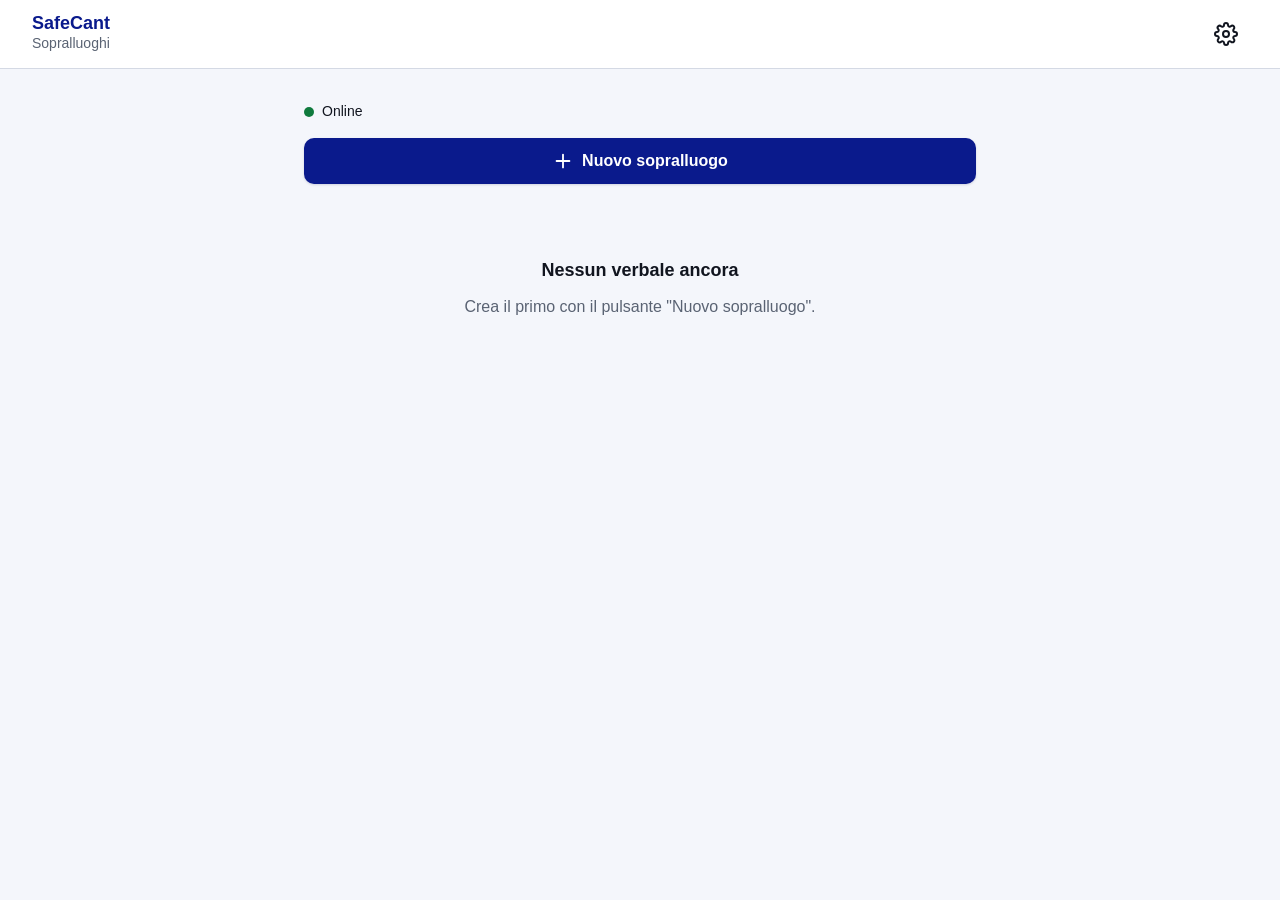
==== docs/index.html @ 9aa56f64 "feat: prima release SafeCant PWA App completa e funzionante: - Shell Alpine.js con router hash, stor" ====
<!DOCTYPE html>
<html lang="it" data-theme="auto" data-text-size="normale">
<head>
  <meta charset="UTF-8">
  <!--
    viewport-fit=cover: necessario perché le env(safe-area-inset-*) usate in
    styles.css abbiano effetto su iPhone con notch/dynamic island in standalone.
    Niente maximum-scale/user-scalable=no: bloccare lo zoom viola WCAG 1.4.4
    (l'utente DEVE poter ingrandire). La dimensione testo si regola dalle
    impostazioni, ma il pinch-to-zoom resta sempre disponibile.
  -->
  <meta name="viewport" content="width=device-width, initial-scale=1, viewport-fit=cover">

  <!--
    theme-color allineato a --sc-brand-800 (#0a1a8c) e al manifest: colora la
    status bar su Android e la UI del browser in standalone. Due varianti per
    chiaro/scuro così la barra resta coerente col tema attivo.
  -->
  <meta name="theme-color" content="#0a1a8c" media="(prefers-color-scheme: light)">
  <meta name="theme-color" content="#0b0e17" media="(prefers-color-scheme: dark)">

  <meta name="description" content="Compilazione verbali di sopralluogo in cantiere">

  <!-- iOS: abilita la modalità standalone "a tutto schermo" quando installata in Home. -->
  <meta name="apple-mobile-web-app-capable" content="yes">
  <meta name="apple-mobile-web-app-status-bar-style" content="default">
  <meta name="apple-mobile-web-app-title" content="SafeCant">
  <meta name="mobile-web-app-capable" content="yes">

  <title>SafeCant — Verbali di Sopralluogo</title>

  <link rel="manifest" href="manifest.json">
  <link rel="icon" href="shared/icons/icon-192.png" type="image/png">
  <link rel="apple-touch-icon" href="shared/icons/icon-192.png">

  <!-- Design system condiviso: deve precedere Tailwind così le utility CDN
       possono, dove serve, sovrascrivere senza lottare con la specificità. -->
  <link rel="stylesheet" href="shared/styles.css">

  <!-- CSS specifici dei moduli: caricati dopo il design system così i token
       --sc-* sono già definiti quando le regole dei moduli li consumano. -->
  <link rel="stylesheet" href="moduli/cruscotto/cruscotto.css">
  <link rel="stylesheet" href="moduli/editor-verbale/editor.css">
  <link rel="stylesheet" href="moduli/anagrafica/anagrafica.css">
  <link rel="stylesheet" href="moduli/impostazioni/impostazioni.css">

  <!--
    Alpine caricato come modulo ESM locale (shared/alpine.esm.js): nessuna
    dipendenza da CDN esterni, disponibile offline dal primo avvio.
    alpine-init.js importa Alpine, registra store e componenti, chiama Alpine.start()
    nell'ordine vincolante — vedi shared/alpine-init.js per i dettagli.
    type="module" garantisce scope isolato e import/export ESM nativi.
  -->
  <script type="module" src="shared/alpine-init.js"></script>
</head>

<!--
  x-data sul body: espone lo stato di shell (rotta corrente, apertura overlay
  globali) a tutta l'app via il componente "appShell" registrato in alpine-init.js.
  x-cloak nasconde gli elementi Alpine finché il framework non è pronto, evitando
  che il markup grezzo lampeggi prima dell'idratazione.
-->
<body x-data="appShell" x-cloak>

  <!-- =================================================================== -->
  <!-- === SKIP LINK ===================================================== -->
  <!-- Primo elemento focalizzabile: consente a chi usa tastiera/screen     -->
  <!-- reader di saltare l'header e andare dritto al contenuto (WCAG 2.4.1). -->
  <!-- =================================================================== -->
  <a class="sc-btn sc-btn--primary sc-skip-link" href="#sc-contenuto">
    Salta al contenuto
  </a>

  <!-- =================================================================== -->
  <!-- === APP SHELL ===================================================== -->
  <!-- =================================================================== -->
  <div class="sc-app">

    <!-- === HEADER / APPBAR ============================================= -->
    <!-- L'header è un landmark <header> con role implicito banner.         -->
    <header class="sc-appbar">
      <!--
        Logo/titolo. In cruscotto è puramente testo; quando si è dentro una
        sotto-vista (editor, anagrafica, impostazioni) mostriamo un bottone
        "indietro" che riporta al cruscotto, gestito da appShell.tornaIndietro().
        Il bottone esiste solo fuori dal cruscotto (x-show) per non confondere.
      -->
      <button
        type="button"
        class="sc-iconbtn"
        x-show="rottaCorrente !== 'cruscotto'"
        @click="tornaIndietro()"
        aria-label="Torna indietro"
      >
        <!-- Freccia indietro. aria-hidden: l'etichetta è sul bottone. -->
        <svg width="24" height="24" viewBox="0 0 24 24" fill="none" aria-hidden="true">
          <path d="M15 18l-6-6 6-6" stroke="currentColor" stroke-width="2"
                stroke-linecap="round" stroke-linejoin="round"/>
        </svg>
      </button>

      <div class="sc-appbar__titles">
        <!--
          h1 unico della pagina: il nome del prodotto resta stabile come
          intestazione principale. Il titolo della vista corrente è una h2 dentro
          il <main>, per una gerarchia di heading corretta per gli screen reader.
        -->
        <h1 class="sc-appbar__title">SafeCant</h1>
        <!--
          Sottotitolo dinamico: cantiere corrente (cruscotto) o titolo vista.
          aria-live polite così il cambio di contesto viene annunciato senza
          essere invadente.
        -->
        <span
          class="sc-appbar__subtitle"
          x-text="sottotitolo"
          aria-live="polite"
        >—</span>
      </div>

      <!--
        Ingranaggio impostazioni: sempre presente tranne quando si è GIÀ nelle
        impostazioni. Apre la vista impostazioni via router.
      -->
      <button
        type="button"
        class="sc-iconbtn"
        x-show="rottaCorrente !== 'impostazioni'"
        @click="vaiA('impostazioni')"
        aria-label="Apri impostazioni utente"
      >
        <svg width="24" height="24" viewBox="0 0 24 24" fill="none" aria-hidden="true">
          <path d="M12 15a3 3 0 100-6 3 3 0 000 6z" stroke="currentColor" stroke-width="2"/>
          <path d="M19.4 15a1.65 1.65 0 00.33 1.82l.06.06a2 2 0 11-2.83 2.83l-.06-.06a1.65 1.65 0 00-1.82-.33 1.65 1.65 0 00-1 1.51V21a2 2 0 01-4 0v-.09A1.65 1.65 0 009 19.4a1.65 1.65 0 00-1.82.33l-.06.06a2 2 0 11-2.83-2.83l.06-.06a1.65 1.65 0 00.33-1.82 1.65 1.65 0 00-1.51-1H3a2 2 0 010-4h.09A1.65 1.65 0 004.6 9a1.65 1.65 0 00-.33-1.82l-.06-.06a2 2 0 112.83-2.83l.06.06a1.65 1.65 0 001.82.33H9a1.65 1.65 0 001-1.51V3a2 2 0 014 0v.09a1.65 1.65 0 001 1.51 1.65 1.65 0 001.82-.33l.06-.06a2 2 0 112.83 2.83l-.06.06a1.65 1.65 0 00-.33 1.82V9a1.65 1.65 0 001.51 1H21a2 2 0 010 4h-.09a1.65 1.65 0 00-1.51 1z"
                stroke="currentColor" stroke-width="2" stroke-linecap="round" stroke-linejoin="round"/>
        </svg>
      </button>
    </header>

    <!-- === MAIN / ROUTER VIEW ========================================= -->
    <!--
      Unico landmark <main> con id bersaglio dello skip-link e tabindex=-1 così
      che, al cambio vista, possiamo spostare il focus qui e far annunciare la
      nuova schermata agli screen reader (gestito da appShell.vaiA()).
      Un solo modulo è visibile alla volta; gli altri rimossi dal flusso da x-show.
    -->
    <main id="sc-contenuto" class="sc-main" tabindex="-1">

      <!-- VISTA: CRUSCOTTO ------------------------------------------------
           data-route marca la vista per il router; x-show la mostra/nasconde. -->
      <section
        data-route="cruscotto"
        x-show="rottaCorrente === 'cruscotto'"
        aria-label="Cruscotto verbali"
      >
<!-- ── moduli/cruscotto/cruscotto.html ─────────────────────────────────── -->
<div x-data="cruscotto" class="sc-stack sc-stack--loose">

  <!-- =================================================================== -->
  <!-- === BARRA STATO + AZIONE PRIMARIA ================================ -->
  <!-- =================================================================== -->
  <section class="sc-stack" aria-label="Stato e nuova azione">
    <!-- Stato connessione + coda invio. role=status + aria-live: i cambiamenti
         (online/offline, conteggio coda) vengono annunciati senza interrompere. -->
    <div class="sc-row sc-row--between cru-statusbar" role="status" aria-live="polite">
      <span
        class="sc-status"
        :class="{
          'sc-status--online': $store.app.statoRete === 'online',
          'sc-status--offline': $store.app.statoRete === 'offline',
          'sc-status--limitato': $store.app.statoRete === 'limitato'
        }"
      >
        <span class="sc-status__dot" aria-hidden="true"></span>
        <span x-text="etichettaRete($store.app.statoRete)"></span>
      </span>

      <!-- Contatore coda + azione invio. Il bottone "Invia ora" fornisce la
           transient activation richiesta da Web Share: l'invio parte dal tap. -->
      <span class="cru-coda" x-show="$store.app.inCoda > 0" x-cloak>
        <span x-text="$store.app.inCoda"></span>
        <span>in coda</span>
        <button type="button" class="sc-btn sc-btn--secondary cru-coda__invia"
                @click="inviaPrimoInCoda()"
                :disabled="codaInvioInCorso" :aria-disabled="codaInvioInCorso ? 'true' : 'false'"
                aria-label="Invia ora il primo verbale in coda">
          <span x-show="!codaInvioInCorso">Invia ora</span>
          <span x-show="codaInvioInCorso" x-cloak>Invio…</span>
        </button>
      </span>
    </div>

    <!-- Avviso aggiornamento app: compare quando il SW segnala una nuova versione.
         Tocca la funzione globale esposta da index.html per applicare + ricaricare. -->
    <div class="sc-card cru-aggiornamento" x-show="$store.app.aggiornamentoDisponibile" x-cloak role="status">
      <div class="sc-row sc-row--between sc-row--wrap">
        <span>È disponibile una nuova versione di SafeCant.</span>
        <button type="button" class="sc-btn sc-btn--secondary" @click="window.scApplicaAggiornamento && window.scApplicaAggiornamento()">
          Ricarica
        </button>
      </div>
    </div>

    <!-- Azione primaria prominente. -->
    <button
      type="button"
      class="sc-btn sc-btn--primary sc-btn--block"
      @click="nuovoSopralluogo()"
      aria-label="Crea nuovo verbale di sopralluogo"
    >
      <svg width="22" height="22" viewBox="0 0 24 24" fill="none" aria-hidden="true">
        <path d="M12 5v14M5 12h14" stroke="currentColor" stroke-width="2" stroke-linecap="round"/>
      </svg>
      Nuovo sopralluogo
    </button>
  </section>

  <!-- =================================================================== -->
  <!-- === LISTA VERBALI ================================================ -->
  <!-- =================================================================== -->

  <!-- Caricamento iniziale: messaggio neutro (la lista compare appena pronta). -->
  <p class="sc-text-muted sc-text-center" x-show="caricamento" x-cloak>Caricamento…</p>

  <!-- Stato vuoto cordiale (progettazione 5.1). -->
  <div class="sc-empty" x-show="vuoto" x-cloak>
    <p class="sc-empty__title">Nessun verbale ancora</p>
    <p>Crea il primo con il pulsante "Nuovo sopralluogo".</p>
  </div>

  <!-- Elenco. role=list esplicito perché alcune reset CSS rimuovono la semantica
       di <ul>. Ogni verbale è un <article> con intestazione e azioni. -->
  <ul role="list" class="sc-stack cru-lista" x-show="!vuoto && !caricamento" x-cloak>
    <template x-for="v in verbali" :key="v.id">
      <li>
        <article class="sc-card cru-card" :aria-label="`Verbale del ${dataCard(v)}`">
          <!-- Riga superiore: data + badge di stato e NC -->
          <div class="sc-row sc-row--between sc-row--wrap cru-card__top">
            <span class="cru-card__data" x-text="dataCard(v)"></span>
            <span class="sc-row cru-card__badges">
              <span class="sc-badge" :class="classeBadge(v.stato)" x-text="etichettaStato(v.stato)"></span>
              <span class="sc-badge sc-badge--nc" x-show="haNc(v)" x-cloak aria-label="Contiene non conformità">
                <span aria-hidden="true">⚠</span> NC
              </span>
            </span>
          </div>

          <!-- Oggetto del verbale -->
          <p class="cru-card__oggetto" x-text="oggettoCard(v)"></p>

          <!-- Azioni: modifica (solo bozza), anteprima (sempre), elimina (solo bozza).
               aria-label include la data per un annuncio non ambiguo. -->
          <div class="sc-row cru-card__azioni">
            <button
              type="button"
              class="sc-iconbtn"
              x-show="eBozza(v)"
              @click="modifica(v)"
              :aria-label="`Modifica verbale del ${dataCard(v)}`"
            >
              <svg width="22" height="22" viewBox="0 0 24 24" fill="none" aria-hidden="true">
                <path d="M12 20h9M16.5 3.5a2.12 2.12 0 013 3L7 19l-4 1 1-4 12.5-12.5z"
                      stroke="currentColor" stroke-width="2" stroke-linecap="round" stroke-linejoin="round"/>
              </svg>
            </button>

            <button
              type="button"
              class="sc-iconbtn"
              @click="apriAnteprima(v)"
              :aria-label="`Anteprima verbale del ${dataCard(v)}`"
            >
              <svg width="22" height="22" viewBox="0 0 24 24" fill="none" aria-hidden="true">
                <path d="M1 12s4-8 11-8 11 8 11 8-4 8-11 8-11-8-11-8z" stroke="currentColor" stroke-width="2"/>
                <circle cx="12" cy="12" r="3" stroke="currentColor" stroke-width="2"/>
              </svg>
            </button>

            <button
              type="button"
              class="sc-iconbtn cru-azione-elimina"
              x-show="eBozza(v)"
              @click="chiediElimina(v)"
              :aria-label="`Elimina verbale del ${dataCard(v)}`"
            >
              <svg width="22" height="22" viewBox="0 0 24 24" fill="none" aria-hidden="true">
                <path d="M3 6h18M8 6V4a2 2 0 012-2h4a2 2 0 012 2v2m3 0v14a2 2 0 01-2 2H7a2 2 0 01-2-2V6"
                      stroke="currentColor" stroke-width="2" stroke-linecap="round" stroke-linejoin="round"/>
              </svg>
            </button>
          </div>
        </article>
      </li>
    </template>
  </ul>

  <!-- =================================================================== -->
  <!-- === MODAL: ANTEPRIMA ============================================= -->
  <!-- =================================================================== -->
  <template x-if="verbaleAnteprima">
    <div class="sc-overlay" @click.self="chiudiAnteprima()">
      <div
        class="sc-sheet"
        x-ref="modalAnteprima"
        role="dialog"
        aria-modal="true"
        aria-labelledby="cru-anteprima-titolo"
        tabindex="-1"
      >
        <div class="sc-sheet__header">
          <h3 id="cru-anteprima-titolo" class="sc-card__title">Anteprima verbale</h3>
          <button type="button" class="sc-iconbtn" @click="chiudiAnteprima()" aria-label="Chiudi anteprima">
            <svg width="24" height="24" viewBox="0 0 24 24" fill="none" aria-hidden="true">
              <path d="M18 6L6 18M6 6l12 12" stroke="currentColor" stroke-width="2" stroke-linecap="round"/>
            </svg>
          </button>
        </div>
        <!-- Contenuto generato in modo SICURO da riepilogoHtml (tutti i valori
             utente escapati nel JS). x-html è accettabile qui perché la stringa
             è costruita da noi con escapeHtml, non da input grezzo. -->
        <div class="cru-anteprima__corpo" x-html="riepilogoHtml(verbaleAnteprima)"></div>
      </div>
    </div>
  </template>

  <!-- =================================================================== -->
  <!-- === MODAL: CONFERMA ELIMINA ====================================== -->
  <!-- =================================================================== -->
  <template x-if="verbaleDaEliminare">
    <div class="sc-overlay" @click.self="annullaElimina()">
      <div
        class="sc-sheet"
        x-ref="modalElimina"
        role="alertdialog"
        aria-modal="true"
        aria-labelledby="cru-elimina-titolo"
        aria-describedby="cru-elimina-desc"
        tabindex="-1"
        @keydown.escape="annullaElimina()"
      >
        <div class="sc-stack">
          <h3 id="cru-elimina-titolo" class="sc-card__title">Eliminare il verbale?</h3>
          <p id="cru-elimina-desc">
            Stai per eliminare la bozza del verbale del
            <strong x-text="dataCard(verbaleDaEliminare)"></strong>.
            L'operazione non può essere annullata.
          </p>
          <div class="sc-row sc-row--between">
            <button type="button" class="sc-btn sc-btn--secondary" @click="annullaElimina()">
              Annulla
            </button>
            <button type="button" class="sc-btn sc-btn--danger" @click="confermaElimina()">
              Elimina
            </button>
          </div>
        </div>
      </div>
    </div>
  </template>

</div>
<!-- ── /moduli/cruscotto/cruscotto.html ────────────────────────────────── -->
      </section>

      <!-- VISTA: EDITOR VERBALE ------------------------------------------ -->
      <section
        data-route="editor"
        x-show="rottaCorrente === 'editor'"
        aria-label="Editor verbale di sopralluogo"
      >
<!-- ── moduli/editor-verbale/editor.html ───────────────────────────────── -->
<div x-data="editorVerbale">
  <!-- Guardia: se per qualche motivo non c'è verbale, non rompere il render. -->
  <template x-if="v">
    <div class="ed-shell">

      <!-- =============================================================== -->
      <!-- === STEPPER =================================================== -->
      <!-- =============================================================== -->
      <nav class="ed-stepper" aria-label="Progresso compilazione verbale">
        <ol class="ed-stepper__list">
          <template x-for="s in [STEP.DATI, STEP.PRESENTI, STEP.NC, STEP.FIRME]" :key="s">
            <li class="ed-stepper__item">
              <button
                type="button"
                class="ed-stepper__btn"
                :class="{
                  'is-corrente': stepCorrente === s,
                  'is-completo': completo(s) && stepCorrente !== s
                }"
                :aria-current="stepCorrente === s ? 'step' : null"
                :aria-disabled="!accessibile(s) ? 'true' : 'false'"
                :disabled="!accessibile(s)"
                @click="vaiStep(s)"
              >
                <span class="ed-stepper__num" aria-hidden="true">
                  <span x-show="!(completo(s) && stepCorrente !== s)" x-text="s"></span>
                  <span x-show="completo(s) && stepCorrente !== s" x-cloak>✓</span>
                </span>
                <span class="ed-stepper__label" x-text="_titoloStep(s)"></span>
              </button>
            </li>
          </template>
        </ol>
        <p class="ed-stepper__posizione" aria-live="polite">
          Passo <span x-text="stepCorrente"></span> di <span x-text="NUM_STEP"></span>
        </p>
      </nav>

      <!-- =============================================================== -->
      <!-- === STEP 1 — DATI GENERALI ==================================== -->
      <!-- =============================================================== -->
      <section class="sc-stack" x-show="stepCorrente === STEP.DATI" aria-label="Dati generali">
        <h3>Dati generali</h3>

        <div class="sc-field">
          <label class="sc-label" for="ed-data">Data sopralluogo <span class="sc-label__required" aria-hidden="true">*</span></label>
          <input id="ed-data" class="sc-input" type="date" x-model="v.data_sopralluogo" @input="onCampoModificato()" aria-required="true">
        </div>

        <div class="sc-field">
          <label class="sc-label" for="ed-oggetto">Oggetto <span class="sc-label__required" aria-hidden="true">*</span></label>
          <input id="ed-oggetto" class="sc-input" type="text" x-model="v.oggetto" @input="onCampoModificato()"
                 placeholder="Es. Sopralluogo coordinamento e controllo" aria-required="true">
        </div>

        <!-- Condizioni meteo: radiogroup (progettazione 6.2). -->
        <div class="sc-field">
          <span class="sc-label" id="ed-meteo-label">Condizioni meteo <span class="sc-label__required" aria-hidden="true">*</span></span>
          <div class="sc-segmented" role="radiogroup" x-radiogroup aria-labelledby="ed-meteo-label">
            <template x-for="m in [
              {v:'soleggiato', l:'☀️ Soleggiato'},
              {v:'nuvoloso', l:'☁️ Nuvoloso'},
              {v:'pioggia', l:'🌧 Pioggia'},
              {v:'neve', l:'❄️ Neve'},
              {v:'vento', l:'💨 Vento'}
            ]" :key="m.v">
              <button type="button" class="sc-segmented__option" role="radio"
                      :aria-checked="v.condizioni_meteo === m.v ? 'true' : 'false'"
                      :tabindex="v.condizioni_meteo === m.v ? '0' : '-1'"
                      @click="impostaMeteo(m.v)" x-text="m.l"></button>
            </template>
          </div>
        </div>

        <!-- Progressive (opzionali) -->
        <div class="ed-due-colonne">
          <div class="sc-field">
            <label class="sc-label" for="ed-prog-da">Progressiva inizio</label>
            <input id="ed-prog-da" class="sc-input" type="text" x-model="v.progressiva_inizio" @input="onCampoModificato()" placeholder="Es. km 42+150">
          </div>
          <div class="sc-field">
            <label class="sc-label" for="ed-prog-a">Progressiva fine</label>
            <input id="ed-prog-a" class="sc-input" type="text" x-model="v.progressiva_fine" @input="onCampoModificato()" placeholder="Es. km 42+850">
          </div>
        </div>

        <div class="sc-field">
          <label class="sc-label" for="ed-luoghi">Stato dei luoghi <span class="sc-label__required" aria-hidden="true">*</span></label>
          <textarea id="ed-luoghi" class="sc-textarea" x-model="v.stato_luoghi" @input="onCampoModificato()" rows="4" aria-required="true"
                    placeholder="Descrivi lo stato dei luoghi…"></textarea>
        </div>

        <div class="sc-field">
          <label class="sc-label" for="ed-prescrizioni">Prescrizioni impartite <span class="sc-label__required" aria-hidden="true">*</span></label>
          <textarea id="ed-prescrizioni" class="sc-textarea" x-model="v.note_prescrizioni" @input="onCampoModificato()" rows="4" aria-required="true"
                    placeholder="Indica le prescrizioni impartite…"></textarea>
        </div>
      </section>

      <!-- =============================================================== -->
      <!-- === STEP 2 — PRESENTI ========================================= -->
      <!-- =============================================================== -->
      <section class="sc-stack" x-show="stepCorrente === STEP.PRESENTI" aria-label="Presenti">
        <div class="sc-row sc-row--between">
          <h3>Presenti al sopralluogo</h3>
          <span class="ana-conteggio" x-text="v.presenti.length" aria-hidden="true"></span>
        </div>

        <p class="sc-empty" x-show="v.presenti.length === 0" x-cloak>
          Nessun presente. Aggiungi le persone presenti al sopralluogo.
        </p>

        <ul role="list" class="sc-stack ed-presenti">
          <template x-for="p in v.presenti" :key="p.id_locale">
            <li class="sc-card ed-presente">
              <div class="ed-presente__info">
                <span class="ed-presente__nome" x-text="p.nome_cognome"></span>
                <span class="ed-presente__meta">
                  <span x-text="p.qualifica"></span>
                  <template x-if="p.impresa"><span> · <span x-text="p.impresa"></span></span></template>
                </span>
                <!-- Stato firma -->
                <span class="ed-presente__firma" x-show="statoFirmaPresente(p) === 'firmato'" x-cloak>
                  ✍️ Firmato
                </span>
                <span class="ed-presente__firma is-rifiuto" x-show="statoFirmaPresente(p) === 'rifiutato'" x-cloak>
                  ⚠️ Firma rifiutata<template x-if="p.motivo_rifiuto"><span> — <span x-text="p.motivo_rifiuto"></span></span></template>
                </span>
                <span class="ed-presente__firma is-attesa" x-show="statoFirmaPresente(p) === 'da_firmare'" x-cloak>
                  ⏳ Da firmare
                </span>
              </div>
              <div class="sc-row ed-presente__azioni">
                <button type="button" class="sc-btn sc-btn--secondary" @click="apriFirma({tipo:'presente', presenteId:p.id_locale})"
                        :aria-label="`Firma per ${p.nome_cognome}`">Firma</button>
                <button type="button" class="sc-btn sc-btn--ghost" @click="apriRifiuto(p.id_locale)"
                        :aria-label="`Registra rifiuto firma per ${p.nome_cognome}`">Rifiuto</button>
                <button type="button" class="sc-iconbtn" @click="rimuoviPresente(p.id_locale)"
                        :aria-label="`Rimuovi ${p.nome_cognome}`">
                  <svg width="20" height="20" viewBox="0 0 24 24" fill="none" aria-hidden="true">
                    <path d="M18 6L6 18M6 6l12 12" stroke="currentColor" stroke-width="2" stroke-linecap="round"/>
                  </svg>
                </button>
              </div>
            </li>
          </template>
        </ul>

        <button type="button" class="sc-btn sc-btn--primary sc-btn--block" @click="apriSheetPresente()">
          + Aggiungi presente
        </button>
      </section>

      <!-- =============================================================== -->
      <!-- === STEP 3 — NON CONFORMITÀ =================================== -->
      <!-- =============================================================== -->
      <section class="sc-stack" x-show="stepCorrente === STEP.NC" aria-label="Non conformità">
        <div class="sc-row sc-row--between">
          <h3>Non conformità</h3>
          <span class="ana-conteggio" x-text="v.nc_drafts.length" aria-hidden="true"></span>
        </div>
        <p class="sc-field__hint sc-mt-0">Le non conformità sono facoltative. Aggiungile se ne hai rilevate.</p>

        <ul role="list" class="sc-stack ed-nc-lista">
          <template x-for="(nc, idx) in v.nc_drafts" :key="nc.id_locale">
            <li class="sc-card sc-stack">
              <div class="sc-row sc-row--between">
                <h4 x-text="`NC ${idx + 1}`"></h4>
                <button type="button" class="sc-iconbtn" @click="rimuoviNc(nc.id_locale)" :aria-label="`Rimuovi NC ${idx + 1}`">
                  <svg width="20" height="20" viewBox="0 0 24 24" fill="none" aria-hidden="true">
                    <path d="M18 6L6 18M6 6l12 12" stroke="currentColor" stroke-width="2" stroke-linecap="round"/>
                  </svg>
                </button>
              </div>

              <!-- Livello: radiogroup con colore per gravità -->
              <div class="sc-field">
                <span class="sc-label" :id="`ed-nc-liv-${nc.id_locale}`">Livello</span>
                <div class="sc-segmented" role="radiogroup" x-radiogroup :aria-labelledby="`ed-nc-liv-${nc.id_locale}`">
                  <template x-for="liv in LIVELLI_NC" :key="liv">
                    <button type="button" class="sc-segmented__option ed-nc-livello" :class="`is-${liv}`" role="radio"
                            :aria-checked="nc.livello === liv ? 'true' : 'false'"
                            :tabindex="nc.livello === liv ? '0' : '-1'"
                            @click="impostaLivelloNc(nc.id_locale, liv)"
                            x-text="liv.charAt(0).toUpperCase() + liv.slice(1)"></button>
                  </template>
                </div>
              </div>

              <!-- Impresa (opzionale) -->
              <div class="sc-field">
                <label class="sc-label" :for="`ed-nc-imp-${nc.id_locale}`">Impresa</label>
                <select :id="`ed-nc-imp-${nc.id_locale}`" class="sc-select" x-model="nc.impresa_id" @change="onCampoModificato()">
                  <option value="">Nessuna impresa</option>
                  <template x-for="imp in impreseAnagrafica" :key="imp.id">
                    <option :value="imp.id" x-text="imp.ragione_sociale"></option>
                  </template>
                </select>
              </div>

              <!-- Descrizione -->
              <div class="sc-field">
                <label class="sc-label" :for="`ed-nc-desc-${nc.id_locale}`">Descrizione</label>
                <textarea :id="`ed-nc-desc-${nc.id_locale}`" class="sc-textarea" x-model="nc.descrizione" @input="onCampoModificato()" rows="3"
                          placeholder="Descrivi la non conformità…"></textarea>
                <p class="sc-field__hint">
                  <span x-text="lunghezzaDescrizione(nc)"></span> caratteri (min 20 consigliati)
                </p>
              </div>

              <!-- Scadenza calcolata -->
              <p class="ed-nc-scadenza" aria-live="polite">
                <strong>Scadenza:</strong> <span x-text="scadenzaNcLeggibile(nc)"></span>
              </p>
            </li>
          </template>
        </ul>

        <button type="button" class="sc-btn sc-btn--primary sc-btn--block" @click="aggiungiNc()">
          + Aggiungi non conformità
        </button>
      </section>

      <!-- =============================================================== -->
      <!-- === STEP 4 — FIRME E FINALIZZAZIONE =========================== -->
      <!-- =============================================================== -->
      <section class="sc-stack" x-show="stepCorrente === STEP.FIRME" aria-label="Firme e finalizzazione">
        <h3>Firme e finalizzazione</h3>

        <!-- Riepilogo firme presenti -->
        <section class="sc-card sc-stack" aria-labelledby="ed-firme-pres-titolo">
          <h4 id="ed-firme-pres-titolo">Firme dei presenti</h4>
          <ul role="list" class="sc-stack sc-stack--tight">
            <template x-for="p in v.presenti" :key="p.id_locale">
              <li class="sc-row sc-row--between ed-firma-riga">
                <span x-text="p.nome_cognome"></span>
                <span>
                  <span x-show="statoFirmaPresente(p) === 'firmato'" x-cloak>✍️ Firmato</span>
                  <span x-show="statoFirmaPresente(p) === 'rifiutato'" x-cloak>⚠️ Rifiutata</span>
                  <button type="button" class="sc-btn sc-btn--secondary" x-show="statoFirmaPresente(p) === 'da_firmare'" x-cloak
                          @click="apriFirma({tipo:'presente', presenteId:p.id_locale})"
                          :aria-label="`Firma per ${p.nome_cognome}`">Firma ora</button>
                </span>
              </li>
            </template>
            <li x-show="v.presenti.length === 0" x-cloak class="sc-text-muted">Nessun presente aggiunto.</li>
          </ul>
        </section>

        <!-- Firma redattore -->
        <section class="sc-card sc-stack" aria-labelledby="ed-firma-red-titolo">
          <h4 id="ed-firma-red-titolo">Firma del redattore</h4>
          <p class="sc-field__hint sc-mt-0" x-text="`${v.redattore.nome_cognome || ''}${v.redattore.qualifica ? ' — ' + v.redattore.qualifica : ''}`"></p>

          <!-- Anteprima firma redattore se presente -->
          <template x-if="v.redattore.firma_png_base64">
            <div class="ed-firma-red-anteprima">
              <img :src="v.redattore.firma_png_base64" alt="Firma del redattore" class="ed-firma-red-anteprima__img">
            </div>
          </template>

          <div class="sc-row sc-row--wrap">
            <button type="button" class="sc-btn sc-btn--secondary" @click="usaFirmaPermanente()">Usa firma permanente</button>
            <button type="button" class="sc-btn sc-btn--secondary" @click="apriFirma({tipo:'redattore'})">Firma ora</button>
            <button type="button" class="sc-btn sc-btn--ghost" x-show="v.redattore.firma_png_base64" x-cloak @click="rimuoviFirmaRedattore()">Rimuovi</button>
          </div>
        </section>

        <!-- Riepilogo -->
        <section class="sc-card sc-stack sc-stack--tight" aria-labelledby="ed-riepilogo-titolo">
          <h4 id="ed-riepilogo-titolo">Riepilogo</h4>
          <div class="sc-row sc-row--between"><span class="sc-text-muted">Data</span><span x-text="riepilogo.data"></span></div>
          <div class="sc-row sc-row--between"><span class="sc-text-muted">Cantiere</span><span x-text="riepilogo.cantiere || '—'"></span></div>
          <div class="sc-row sc-row--between"><span class="sc-text-muted">Presenti</span>
            <span><span x-text="riepilogo.nPresenti"></span> (<span x-text="riepilogo.nFirme"></span> firme, <span x-text="riepilogo.nRifiuti"></span> rifiuti)</span>
          </div>
          <div class="sc-row sc-row--between"><span class="sc-text-muted">Non conformità</span><span x-text="riepilogo.nNc"></span></div>
        </section>
      </section>

      <!-- =============================================================== -->
      <!-- === ACTION BAR (sticky) ======================================= -->
      <!-- Vive nell'editor per accedere allo stato; sticky in fondo via CSS. -->
      <!-- =============================================================== -->
      <div class="ed-actionbar">
        <button type="button" class="sc-btn sc-btn--secondary" @click="indietro()"
                x-show="stepCorrente > STEP.DATI" x-cloak>Indietro</button>
        <span class="ed-actionbar__spacer"></span>
        <button type="button" class="sc-btn sc-btn--primary" @click="avanti()"
                x-show="stepCorrente < NUM_STEP"
                :disabled="!completo(stepCorrente)" :aria-disabled="!completo(stepCorrente) ? 'true' : 'false'">Avanti</button>
        <button type="button" class="sc-btn sc-btn--primary" @click="apriFinalizza()"
                x-show="stepCorrente === NUM_STEP" x-cloak>Finalizza e invia</button>
      </div>

      <!-- =============================================================== -->
      <!-- === MODAL: AGGIUNGI PRESENTE ================================== -->
      <!-- =============================================================== -->
      <template x-if="sheetPresenteAperto">
        <div class="sc-overlay" @click.self="chiudiSheetPresente()">
          <div class="sc-sheet" x-ref="sheetPresente" role="dialog" aria-modal="true" aria-labelledby="ed-sheet-titolo" tabindex="-1">
            <div class="sc-sheet__header">
              <h3 id="ed-sheet-titolo" class="sc-card__title">Aggiungi presente</h3>
              <button type="button" class="sc-iconbtn" @click="chiudiSheetPresente()" aria-label="Chiudi">
                <svg width="24" height="24" viewBox="0 0 24 24" fill="none" aria-hidden="true"><path d="M18 6L6 18M6 6l12 12" stroke="currentColor" stroke-width="2" stroke-linecap="round"/></svg>
              </button>
            </div>

            <!-- Toggle modo (solo se c'è anagrafica) -->
            <div class="sc-segmented" role="radiogroup" x-radiogroup aria-label="Modalità inserimento" x-show="anagrafica" x-cloak>
              <button type="button" class="sc-segmented__option" role="radio" :aria-checked="modoInserimento==='anagrafica'?'true':'false'"
                      :tabindex="modoInserimento==='anagrafica'?'0':'-1'" @click="modoInserimento='anagrafica'">Da anagrafica</button>
              <button type="button" class="sc-segmented__option" role="radio" :aria-checked="modoInserimento==='manuale'?'true':'false'"
                      :tabindex="modoInserimento==='manuale'?'0':'-1'" @click="modoInserimento='manuale'">Manuale</button>
            </div>

            <!-- DA ANAGRAFICA -->
            <div class="sc-stack" x-show="modoInserimento === 'anagrafica'" x-cloak>
              <div class="sc-field">
                <label class="sc-label" for="ed-ricerca-pres">Cerca persona</label>
                <input id="ed-ricerca-pres" class="sc-input" type="search" x-model="ricercaPresente" placeholder="Nome, qualifica, ente…">
              </div>
              <ul role="list" class="sc-stack sc-stack--tight ed-ricerca-risultati" aria-live="polite">
                <template x-for="persona in personeAnagrafica" :key="persona.id">
                  <li>
                    <button type="button" class="sc-card ed-persona-opzione" @click="aggiungiDaAnagrafica(persona)">
                      <span class="ed-presente__nome" x-text="persona.nome_cognome"></span>
                      <span class="ed-presente__meta">
                        <span x-text="persona.qualifica"></span>
                        <template x-if="nomeImpresa(persona.impresa_id)"><span> · <span x-text="nomeImpresa(persona.impresa_id)"></span></span></template>
                        <template x-if="persona.ente"><span> · <span x-text="persona.ente"></span></span></template>
                      </span>
                    </button>
                  </li>
                </template>
                <li x-show="personeAnagrafica.length === 0" x-cloak class="sc-text-muted sc-text-center">Nessun risultato</li>
              </ul>
            </div>

            <!-- MANUALE -->
            <div class="sc-stack" x-show="modoInserimento === 'manuale'" x-cloak>
              <div class="sc-field">
                <label class="sc-label" for="ed-man-nome">Nome e cognome <span class="sc-label__required" aria-hidden="true">*</span></label>
                <input id="ed-man-nome" class="sc-input" type="text" x-model="manuale.nome_cognome" aria-required="true">
              </div>
              <div class="sc-field">
                <label class="sc-label" for="ed-man-qual">Qualifica</label>
                <input id="ed-man-qual" class="sc-input" type="text" x-model="manuale.qualifica">
              </div>
              <div class="sc-field">
                <label class="sc-label" for="ed-man-imp">Impresa</label>
                <input id="ed-man-imp" class="sc-input" type="text" x-model="manuale.impresa">
              </div>
              <button type="button" class="sc-btn sc-btn--primary sc-btn--block" @click="aggiungiManuale()"
                      :disabled="!manuale.nome_cognome.trim()" :aria-disabled="!manuale.nome_cognome.trim() ? 'true':'false'">Aggiungi</button>
            </div>
          </div>
        </div>
      </template>

      <!-- =============================================================== -->
      <!-- === MODAL: RIFIUTO FIRMA ====================================== -->
      <!-- =============================================================== -->
      <template x-if="modalRifiutoAperto">
        <div class="sc-overlay" @click.self="chiudiRifiuto()">
          <div class="sc-sheet" x-ref="modalRifiuto" role="dialog" aria-modal="true" aria-labelledby="ed-rifiuto-titolo" tabindex="-1">
            <div class="sc-sheet__header">
              <h3 id="ed-rifiuto-titolo" class="sc-card__title">Rifiuto della firma</h3>
              <button type="button" class="sc-iconbtn" @click="chiudiRifiuto()" aria-label="Chiudi">
                <svg width="24" height="24" viewBox="0 0 24 24" fill="none" aria-hidden="true"><path d="M18 6L6 18M6 6l12 12" stroke="currentColor" stroke-width="2" stroke-linecap="round"/></svg>
              </button>
            </div>
            <div class="sc-field">
              <label class="sc-label" for="ed-rifiuto-motivo">Motivo del rifiuto <span class="sc-label__required" aria-hidden="true">*</span></label>
              <textarea id="ed-rifiuto-motivo" class="sc-textarea" x-model="rifiutoMotivo" rows="3" aria-required="true"
                        placeholder="Indica il motivo del rifiuto…"></textarea>
            </div>
            <div class="sc-row sc-row--between">
              <button type="button" class="sc-btn sc-btn--secondary" @click="chiudiRifiuto()">Annulla</button>
              <button type="button" class="sc-btn sc-btn--primary" @click="confermaRifiuto()"
                      :disabled="!rifiutoMotivo.trim()" :aria-disabled="!rifiutoMotivo.trim()?'true':'false'">Conferma rifiuto</button>
            </div>
          </div>
        </div>
      </template>

      <!-- =============================================================== -->
      <!-- === MODAL: CANVAS FIRMA ======================================= -->
      <!-- =============================================================== -->
      <template x-if="modalFirmaAperto">
        <div class="sc-overlay" @click.self="chiudiFirma()">
          <div class="sc-sheet" x-ref="modalFirma" role="dialog" aria-modal="true" aria-labelledby="ed-firma-titolo" tabindex="-1">
            <div class="sc-sheet__header">
              <h3 id="ed-firma-titolo" class="sc-card__title">Firma</h3>
              <button type="button" class="sc-iconbtn" @click="chiudiFirma()" aria-label="Chiudi senza salvare">
                <svg width="24" height="24" viewBox="0 0 24 24" fill="none" aria-hidden="true"><path d="M18 6L6 18M6 6l12 12" stroke="currentColor" stroke-width="2" stroke-linecap="round"/></svg>
              </button>
            </div>
            <div class="ed-firma-box">
              <canvas x-ref="canvasFirma" class="ed-firma-canvas" role="img" aria-label="Area di firma. Disegna con il dito o con un pennino."></canvas>
            </div>
            <p class="sc-field__hint ed-firma-istruzione">Firma con il dito o con un pennino.</p>
            <div class="sc-row sc-row--between ed-firma-azioni">
              <button type="button" class="sc-btn sc-btn--secondary" @click="pulisciFirma()">Cancella</button>
              <button type="button" class="sc-btn sc-btn--primary" @click="confermaFirma()"
                      :disabled="firmaCanvasVuoto" :aria-disabled="firmaCanvasVuoto?'true':'false'">Conferma</button>
            </div>
          </div>
        </div>
      </template>

      <!-- =============================================================== -->
      <!-- === MODAL: FINALIZZAZIONE ===================================== -->
      <!-- =============================================================== -->
      <template x-if="modalFinalizzaAperto">
        <div class="sc-overlay" @click.self="chiudiFinalizza()">
          <div class="sc-sheet" x-ref="modalFinalizza" role="alertdialog" aria-modal="true"
               aria-labelledby="ed-finalizza-titolo" tabindex="-1"
               @keydown.escape="chiudiFinalizza()">
            <div class="sc-sheet__header">
              <h3 id="ed-finalizza-titolo" class="sc-card__title">Finalizza e invia</h3>
              <button type="button" class="sc-iconbtn" @click="chiudiFinalizza()" aria-label="Chiudi">
                <svg width="24" height="24" viewBox="0 0 24 24" fill="none" aria-hidden="true"><path d="M18 6L6 18M6 6l12 12" stroke="currentColor" stroke-width="2" stroke-linecap="round"/></svg>
              </button>
            </div>

            <!-- Caso: mancanze -> elenco con link allo step -->
            <template x-if="mancanze.length > 0">
              <div class="sc-stack">
                <p id="ed-finalizza-desc-mancanze">Non puoi ancora finalizzare. Mancano:</p>
                <ul role="list" class="sc-stack sc-stack--tight">
                  <template x-for="(m, i) in mancanze" :key="i">
                    <li>
                      <button type="button" class="sc-btn sc-btn--ghost ed-mancanza" @click="vaiAMancanza(m.step)">
                        <span x-text="m.messaggio"></span>
                      </button>
                    </li>
                  </template>
                </ul>
              </div>
            </template>

            <!-- Caso: tutto ok -> conferma invio -->
            <template x-if="mancanze.length === 0">
              <div class="sc-stack">
                <p id="ed-finalizza-desc-ok">
                  Stai per finalizzare il verbale. Dopo l'invio non potrai più modificarlo.
                  Il file verrà condiviso verso l'app per il caricamento sul cloud condiviso.
                </p>
                <div class="sc-row sc-row--between">
                  <button type="button" class="sc-btn sc-btn--secondary" @click="chiudiFinalizza()">Annulla</button>
                  <button type="button" class="sc-btn sc-btn--primary" @click="finalizzaEInvia()"
                          :disabled="invioInCorso" :aria-disabled="invioInCorso?'true':'false'">
                    <span x-show="!invioInCorso">Finalizza e invia</span>
                    <span x-show="invioInCorso" x-cloak>Invio in corso…</span>
                  </button>
                </div>
              </div>
            </template>
          </div>
        </div>
      </template>

    </div>
  </template>
</div>
<!-- ── /moduli/editor-verbale/editor.html ──────────────────────────────── -->
      </section>

      <!-- VISTA: ANAGRAFICA ---------------------------------------------- -->
      <section
        data-route="anagrafica"
        x-show="rottaCorrente === 'anagrafica'"
        aria-label="Anagrafica cantiere"
      >
<!-- ── moduli/anagrafica/anagrafica.html ───────────────────────────────── -->
<div x-data="anagrafica" class="sc-stack sc-stack--loose">

  <h2>Anagrafica cantiere</h2>

  <!-- =================================================================== -->
  <!-- === IMPORTAZIONE ================================================= -->
  <!-- =================================================================== -->
  <section class="sc-card sc-stack" aria-labelledby="ana-import-titolo">
    <h3 id="ana-import-titolo" class="sc-card__title">Importa anagrafica</h3>

    <!-- Versione attualmente caricata, se presente. -->
    <template x-if="!vuota">
      <p class="sc-field__hint sc-mt-0">
        Caricata: <strong x-text="etichettaVersione"></strong>
      </p>
    </template>
    <template x-if="vuota">
      <p class="sc-field__hint sc-mt-0">
        Nessuna anagrafica caricata. Importa il file che trovi nella cartella
        condivisa del cantiere.
      </p>
    </template>

    <div>
      <button
        type="button"
        class="sc-btn sc-btn--primary"
        @click="apriFilePicker()"
        :aria-busy="statoImport === 'in_corso' ? 'true' : 'false'"
        :disabled="statoImport === 'in_corso'"
      >
        <span x-show="statoImport !== 'in_corso'" x-text="vuota ? 'Importa anagrafica' : 'Importa anagrafica aggiornata'"></span>
        <span x-show="statoImport === 'in_corso'" x-cloak>Importazione in corso…</span>
      </button>

      <!-- Input file reale: nascosto ma presente nel DOM. accept guida il picker
           verso i .json; il change è gestito dal componente. -->
      <input
        x-ref="fileInput"
        type="file"
        accept="application/json,.json"
        class="sc-visually-hidden"
        @change="onFileScelto($event)"
        aria-hidden="true"
        tabindex="-1"
      >
    </div>

    <!-- Errore d'importazione: annunciato (aria-live assertive lo fa già via
         announce nel JS) e mostrato a video con stile d'errore. -->
    <template x-if="statoImport === 'errore' && erroreImport">
      <p class="sc-field__error" role="alert" x-text="erroreImport"></p>
    </template>
  </section>

  <!-- =================================================================== -->
  <!-- === CONSULTAZIONE (solo se un'anagrafica è caricata) ============= -->
  <!-- =================================================================== -->
  <template x-if="!vuota">
    <div class="sc-stack">

      <!-- Ricerca trasversale a tutte le sezioni. -->
      <div class="sc-field">
        <label class="sc-label" for="ana-ricerca">Cerca</label>
        <input
          id="ana-ricerca"
          class="sc-input"
          type="search"
          x-model="ricerca"
          placeholder="Nome, impresa, qualifica…"
          aria-describedby="ana-ricerca-hint"
        >
        <p id="ana-ricerca-hint" class="sc-field__hint">
          Filtra imprese, lavoratori, mezzi e persone.
        </p>
      </div>

      <!-- SEZIONE: IMPRESE ---------------------------------------------- -->
      <details class="sc-card ana-sezione" open>
        <summary class="ana-sezione__summary">
          <span class="sc-card__title">Imprese</span>
          <span class="ana-conteggio" x-text="numImprese" aria-hidden="true"></span>
          <span class="sc-visually-hidden" x-text="`${numImprese} imprese`"></span>
        </summary>
        <ul role="list" class="ana-lista">
          <template x-for="imp in filtra(corrente.imprese)" :key="imp.id">
            <li class="ana-voce">
              <span class="ana-voce__nome" x-text="imp.ragione_sociale"></span>
              <template x-if="imp.ruolo">
                <span class="ana-voce__meta" x-text="imp.ruolo"></span>
              </template>
            </li>
          </template>
          <template x-if="filtra(corrente.imprese).length === 0">
            <li class="ana-voce ana-voce--vuota sc-text-muted">Nessun risultato</li>
          </template>
        </ul>
      </details>

      <!-- SEZIONE: LAVORATORI ------------------------------------------- -->
      <details class="sc-card ana-sezione">
        <summary class="ana-sezione__summary">
          <span class="sc-card__title">Lavoratori</span>
          <span class="ana-conteggio" x-text="numLavoratori" aria-hidden="true"></span>
          <span class="sc-visually-hidden" x-text="`${numLavoratori} lavoratori`"></span>
        </summary>
        <ul role="list" class="ana-lista">
          <template x-for="lav in filtra(corrente.lavoratori)" :key="lav.id">
            <li class="ana-voce">
              <span class="ana-voce__nome" x-text="lav.nome_cognome"></span>
              <span class="ana-voce__meta">
                <span x-text="lav.qualifica"></span>
                <template x-if="nomeImpresa(lav.impresa_id)">
                  <span> · <span x-text="nomeImpresa(lav.impresa_id)"></span></span>
                </template>
              </span>
            </li>
          </template>
          <template x-if="filtra(corrente.lavoratori).length === 0">
            <li class="ana-voce ana-voce--vuota sc-text-muted">Nessun risultato</li>
          </template>
        </ul>
      </details>

      <!-- SEZIONE: MEZZI E ATTREZZATURE --------------------------------- -->
      <details class="sc-card ana-sezione">
        <summary class="ana-sezione__summary">
          <span class="sc-card__title">Mezzi e attrezzature</span>
          <span class="ana-conteggio" x-text="numMezzi" aria-hidden="true"></span>
          <span class="sc-visually-hidden" x-text="`${numMezzi} mezzi e attrezzature`"></span>
        </summary>
        <ul role="list" class="ana-lista">
          <template x-for="mez in filtra(corrente.mezzi_attrezzature)" :key="mez.id">
            <li class="ana-voce">
              <span class="ana-voce__nome" x-text="mez.tipologia"></span>
              <span class="ana-voce__meta">
                <template x-if="mez.marca || mez.modello">
                  <span x-text="[mez.marca, mez.modello].filter(Boolean).join(' ')"></span>
                </template>
                <template x-if="nomeImpresa(mez.impresa_id)">
                  <span> · <span x-text="nomeImpresa(mez.impresa_id)"></span></span>
                </template>
              </span>
            </li>
          </template>
          <template x-if="filtra(corrente.mezzi_attrezzature).length === 0">
            <li class="ana-voce ana-voce--vuota sc-text-muted">Nessun risultato</li>
          </template>
        </ul>
      </details>

      <!-- SEZIONE: PERSONE COMMITTENTE ---------------------------------- -->
      <details class="sc-card ana-sezione">
        <summary class="ana-sezione__summary">
          <span class="sc-card__title">Persone committente</span>
          <span class="ana-conteggio" x-text="numCommittente" aria-hidden="true"></span>
          <span class="sc-visually-hidden" x-text="`${numCommittente} persone del committente`"></span>
        </summary>
        <ul role="list" class="ana-lista">
          <template x-for="pc in filtra(corrente.persone_committente)" :key="pc.id">
            <li class="ana-voce">
              <span class="ana-voce__nome" x-text="pc.nome_cognome"></span>
              <span class="ana-voce__meta" x-text="pc.qualifica"></span>
            </li>
          </template>
          <template x-if="filtra(corrente.persone_committente).length === 0">
            <li class="ana-voce ana-voce--vuota sc-text-muted">Nessun risultato</li>
          </template>
        </ul>
      </details>

      <!-- SEZIONE: PERSONE TERZI ---------------------------------------- -->
      <details class="sc-card ana-sezione">
        <summary class="ana-sezione__summary">
          <span class="sc-card__title">Persone terzi</span>
          <span class="ana-conteggio" x-text="numTerzi" aria-hidden="true"></span>
          <span class="sc-visually-hidden" x-text="`${numTerzi} persone terze`"></span>
        </summary>
        <ul role="list" class="ana-lista">
          <template x-for="pt in filtra(corrente.persone_terzi)" :key="pt.id">
            <li class="ana-voce">
              <span class="ana-voce__nome" x-text="pt.nome_cognome"></span>
              <span class="ana-voce__meta">
                <span x-text="pt.qualifica"></span>
                <template x-if="pt.ente">
                  <span> · <span x-text="pt.ente"></span></span>
                </template>
              </span>
            </li>
          </template>
          <template x-if="filtra(corrente.persone_terzi).length === 0">
            <li class="ana-voce ana-voce--vuota sc-text-muted">Nessun risultato</li>
          </template>
        </ul>
      </details>

    </div>
  </template>

  <!-- =================================================================== -->
  <!-- === STATO VUOTO (nessuna anagrafica) ============================= -->
  <!-- =================================================================== -->
  <template x-if="vuota && statoImport !== 'in_corso'">
    <div class="sc-empty">
      <p class="sc-empty__title">Nessuna anagrafica</p>
      <p>Importa il file dell'anagrafica del cantiere per consultare imprese,
         lavoratori, mezzi e persone durante i sopralluoghi.</p>
    </div>
  </template>

</div>
<!-- ── /moduli/anagrafica/anagrafica.html ──────────────────────────────── -->
      </section>

      <!-- VISTA: IMPOSTAZIONI -------------------------------------------- -->
      <section
        data-route="impostazioni"
        x-show="rottaCorrente === 'impostazioni'"
        aria-label="Impostazioni utente"
      >
<!-- ── moduli/impostazioni/impostazioni.html ───────────────────────────── -->
<div x-data="impostazioni" class="sc-stack sc-stack--loose">

  <h2>Impostazioni</h2>

  <!-- =================================================================== -->
  <!-- === DATI PERSONALI =============================================== -->
  <!-- =================================================================== -->
  <section class="sc-card sc-stack" aria-labelledby="imp-dati-titolo">
    <h3 id="imp-dati-titolo" class="sc-card__title">Dati personali</h3>
    <p class="sc-field__hint sc-mt-0">
      Nome e qualifica compaiono come redattore nei verbali che invii.
    </p>

    <!-- Nome e cognome (obbligatorio) -->
    <div class="sc-field">
      <label class="sc-label" for="imp-nome">
        Nome e cognome
        <span class="sc-label__required" aria-hidden="true">*</span>
      </label>
      <input
        id="imp-nome"
        class="sc-input"
        type="text"
        autocomplete="name"
        x-model="nomeCognome"
        @input="onCampoModificato()"
        :aria-invalid="errori.nomeCognome ? 'true' : 'false'"
        aria-required="true"
        :aria-describedby="errori.nomeCognome ? 'imp-nome-err' : null"
        placeholder="Es. Mario Rossi"
      >
      <p id="imp-nome-err" class="sc-field__error" x-show="errori.nomeCognome" x-cloak>
        Inserisci nome e cognome.
      </p>
    </div>

    <!-- Qualifica (obbligatorio) -->
    <div class="sc-field">
      <label class="sc-label" for="imp-qualifica">
        Qualifica
        <span class="sc-label__required" aria-hidden="true">*</span>
      </label>
      <input
        id="imp-qualifica"
        class="sc-input"
        type="text"
        x-model="qualifica"
        @input="onCampoModificato()"
        :aria-invalid="errori.qualifica ? 'true' : 'false'"
        aria-required="true"
        :aria-describedby="errori.qualifica ? 'imp-qualifica-err' : null"
        placeholder="Es. Tecnico di cantiere"
      >
      <p id="imp-qualifica-err" class="sc-field__error" x-show="errori.qualifica" x-cloak>
        Inserisci la qualifica.
      </p>
    </div>

    <!-- Cantiere predefinito (opzionale): mostrato nel sottotitolo del cruscotto. -->
    <div class="sc-field">
      <label class="sc-label" for="imp-cantiere">Cantiere predefinito</label>
      <input
        id="imp-cantiere"
        class="sc-input"
        type="text"
        inputmode="latin"
        x-model="cantiereDefault"
        @input="onCampoModificato()"
        aria-describedby="imp-cantiere-hint"
        placeholder="Es. CZ399"
      >
      <p id="imp-cantiere-hint" class="sc-field__hint">
        Codice del cantiere su cui lavori più spesso. Puoi lasciarlo vuoto.
      </p>
    </div>
  </section>

  <!-- =================================================================== -->
  <!-- === FIRMA PERMANENTE ============================================= -->
  <!-- =================================================================== -->
  <section class="sc-card sc-stack" aria-labelledby="imp-firma-titolo">
    <h3 id="imp-firma-titolo" class="sc-card__title">Firma permanente</h3>
    <p class="sc-field__hint sc-mt-0">
      Imposta la tua firma una volta: verrà proposta come firma del redattore
      quando finalizzi un verbale, senza doverla ridisegnare ogni volta.
    </p>

    <div class="sc-card imp-firma-anteprima">
      <template x-if="firmaPng">
        <img
          :src="firmaPng"
          alt="Anteprima della tua firma permanente"
          class="imp-firma-anteprima__img"
        >
      </template>
      <template x-if="!firmaPng">
        <span class="sc-text-muted">Nessuna firma impostata</span>
      </template>
    </div>

    <div class="sc-row sc-row--wrap">
      <button type="button" class="sc-btn sc-btn--primary" @click="apriModalFirma()">
        <span x-text="firmaPng ? 'Modifica firma' : 'Imposta firma'"></span>
      </button>
      <button
        type="button"
        class="sc-btn sc-btn--secondary"
        x-show="firmaPng"
        @click="rimuoviFirma()"
      >
        Rimuovi firma
      </button>
    </div>
  </section>

  <!-- =================================================================== -->
  <!-- === PREFERENZE VISUALIZZAZIONE =================================== -->
  <!-- =================================================================== -->
  <section class="sc-card sc-stack" aria-labelledby="imp-pref-titolo">
    <h3 id="imp-pref-titolo" class="sc-card__title">Preferenze visualizzazione</h3>

    <div class="sc-field">
      <span class="sc-label" id="imp-tema-label">Tema</span>
      <div class="sc-segmented" role="radiogroup" x-radiogroup aria-labelledby="imp-tema-label">
        <button type="button" class="sc-segmented__option" role="radio"
                :aria-checked="tema === 'chiaro' ? 'true' : 'false'"
                :tabindex="tema === 'chiaro' ? '0' : '-1'"
                @click="impostaTema('chiaro')">Chiaro</button>
        <button type="button" class="sc-segmented__option" role="radio"
                :aria-checked="tema === 'scuro' ? 'true' : 'false'"
                :tabindex="tema === 'scuro' ? '0' : '-1'"
                @click="impostaTema('scuro')">Scuro</button>
        <button type="button" class="sc-segmented__option" role="radio"
                :aria-checked="tema === 'auto' ? 'true' : 'false'"
                :tabindex="tema === 'auto' ? '0' : '-1'"
                @click="impostaTema('auto')">Automatico</button>
      </div>
      <p class="sc-field__hint">"Automatico" segue le impostazioni del dispositivo.</p>
    </div>

    <div class="sc-field">
      <span class="sc-label" id="imp-testo-label">Dimensione testo</span>
      <div class="sc-segmented" role="radiogroup" x-radiogroup aria-labelledby="imp-testo-label">
        <button type="button" class="sc-segmented__option" role="radio"
                :aria-checked="dimensioneTesto === 'piccolo' ? 'true' : 'false'"
                :tabindex="dimensioneTesto === 'piccolo' ? '0' : '-1'"
                @click="impostaDimensioneTesto('piccolo')">Piccolo</button>
        <button type="button" class="sc-segmented__option" role="radio"
                :aria-checked="dimensioneTesto === 'normale' ? 'true' : 'false'"
                :tabindex="dimensioneTesto === 'normale' ? '0' : '-1'"
                @click="impostaDimensioneTesto('normale')">Normale</button>
        <button type="button" class="sc-segmented__option" role="radio"
                :aria-checked="dimensioneTesto === 'grande' ? 'true' : 'false'"
                :tabindex="dimensioneTesto === 'grande' ? '0' : '-1'"
                @click="impostaDimensioneTesto('grande')">Grande</button>
      </div>
    </div>
  </section>

  <!-- =================================================================== -->
  <!-- === INFORMAZIONI APP ============================================= -->
  <!-- =================================================================== -->
  <section class="sc-card sc-stack sc-stack--tight" aria-labelledby="imp-info-titolo">
    <h3 id="imp-info-titolo" class="sc-card__title">Informazioni</h3>
    <dl class="sc-stack sc-stack--tight imp-info">
      <div class="sc-row sc-row--between">
        <dt class="sc-text-muted">Versione</dt>
        <dd class="imp-info__valore" x-text="appVersion">—</dd>
      </div>
      <div class="sc-row sc-row--between">
        <dt class="sc-text-muted">Service Worker</dt>
        <dd class="imp-info__valore" x-text="swAttivo ? 'attivo' : 'non attivo'">—</dd>
      </div>
      <div class="sc-row sc-row--between" x-show="storage" x-cloak>
        <dt class="sc-text-muted">Spazio utilizzato</dt>
        <dd class="imp-info__valore">
          <span x-text="storage ? storage.usatoMB : '—'"></span> MB
          <template x-if="storage && storage.quotaMB">
            <span class="sc-text-muted">
              / <span x-text="storage.quotaMB"></span> MB
            </span>
          </template>
        </dd>
      </div>
    </dl>
  </section>

  <!-- =================================================================== -->
  <!-- === ZONA PERICOLOSA: RESET APP =================================== -->
  <!-- =================================================================== -->
  <section class="sc-card sc-stack imp-zona-pericolo" aria-labelledby="imp-reset-titolo">
    <h3 id="imp-reset-titolo" class="sc-card__title">Reset applicazione</h3>
    <p class="sc-field__hint sc-mt-0">
      Cancella tutti i dati salvati su questo dispositivo: verbali, anagrafica,
      impostazioni e firma. Utile prima di passare l'iPad a un altro collega.
      L'operazione non è reversibile.
    </p>
    <div>
      <button type="button" class="sc-btn sc-btn--danger" @click="avviaReset()">
        Cancella tutti i dati
      </button>
    </div>
  </section>

  <!-- =================================================================== -->
  <!-- === MODAL: CANVAS FIRMA ========================================== -->
  <!-- =================================================================== -->
  <template x-if="modalFirmaAperto">
    <div class="sc-overlay" @click.self="chiudiModalFirma()">
      <div
        class="sc-sheet"
        x-ref="modalFirma"
        role="dialog"
        aria-modal="true"
        aria-labelledby="imp-firma-modal-titolo"
        tabindex="-1"
      >
        <div class="sc-sheet__header">
          <h3 id="imp-firma-modal-titolo" class="sc-card__title">La tua firma</h3>
          <button type="button" class="sc-iconbtn" @click="chiudiModalFirma()" aria-label="Chiudi senza salvare">
            <svg width="24" height="24" viewBox="0 0 24 24" fill="none" aria-hidden="true">
              <path d="M18 6L6 18M6 6l12 12" stroke="currentColor" stroke-width="2" stroke-linecap="round"/>
            </svg>
          </button>
        </div>

        <div class="imp-firma-box">
          <canvas
            x-ref="canvasFirma"
            class="imp-firma-canvas"
            role="img"
            aria-label="Area di firma. Disegna con il dito o con un pennino."
          ></canvas>
        </div>

        <p class="sc-field__hint imp-firma-istruzione">
          Firma con il dito o con un pennino.
        </p>

        <div class="sc-row sc-row--between imp-firma-azioni">
          <button type="button" class="sc-btn sc-btn--secondary" @click="pulisciCanvasFirma()">
            Cancella
          </button>
          <button
            type="button"
            class="sc-btn sc-btn--primary"
            @click="confermaFirma()"
            :disabled="firmaCanvasVuoto"
            :aria-disabled="firmaCanvasVuoto ? 'true' : 'false'"
          >
            Conferma
          </button>
        </div>
      </div>
    </div>
  </template>

  <!-- =================================================================== -->
  <!-- === MODAL: RESET DOPPIA CONFERMA ================================= -->
  <!-- =================================================================== -->
  <template x-if="statoReset !== 'chiuso'">
    <div class="sc-overlay" @click.self="annullaReset()">
      <div
        class="sc-sheet"
        role="alertdialog"
        aria-modal="true"
        :aria-labelledby="statoReset === 'step1' ? 'imp-reset-modal-titolo-1' : 'imp-reset-modal-titolo-2'"
        :aria-describedby="statoReset === 'step1' ? 'imp-reset-modal-desc-1' : 'imp-reset-modal-desc-2'"
        tabindex="-1"
        x-init="$nextTick(() => $el.focus())"
        @keydown.escape="annullaReset()"
      >
        <!-- STEP 1 -->
        <template x-if="statoReset === 'step1'">
          <div class="sc-stack">
            <h3 id="imp-reset-modal-titolo-1" class="sc-card__title">Cancellare tutti i dati?</h3>
            <p id="imp-reset-modal-desc-1">
              Stai per eliminare definitivamente tutti i verbali, l'anagrafica, le
              impostazioni e la firma salvati su questo dispositivo.
            </p>
            <div class="sc-row sc-row--between">
              <button type="button" class="sc-btn sc-btn--secondary" @click="annullaReset()">
                Annulla
              </button>
              <button type="button" class="sc-btn sc-btn--danger" @click="confermaResetStep1()">
                Continua
              </button>
            </div>
          </div>
        </template>

        <!-- STEP 2 -->
        <template x-if="statoReset === 'step2'">
          <div class="sc-stack">
            <h3 id="imp-reset-modal-titolo-2" class="sc-card__title">Confermi definitivamente?</h3>
            <p id="imp-reset-modal-desc-2">
              Questa azione non può essere annullata. Tutti i dati verranno
              cancellati e SafeCant tornerà allo stato iniziale.
            </p>
            <div class="sc-row sc-row--between">
              <button type="button" class="sc-btn sc-btn--secondary" @click="annullaReset()">
                No, mantieni i dati
              </button>
              <button type="button" class="sc-btn sc-btn--danger" @click="eseguiReset()">
                Sì, cancella tutto
              </button>
            </div>
          </div>
        </template>
      </div>
    </div>
  </template>

</div>
<!-- ── /moduli/impostazioni/impostazioni.html ──────────────────────────── -->
      </section>

    </main>

  </div>

  <!-- =================================================================== -->
  <!-- === REGIONE TOAST / OVERLAY GLOBALI =============================== -->
  <!-- Contenitore dei toast e degli overlay a livello app. data-sc-keep-    -->
  <!-- interactive impedisce ad a11y.js di renderlo inerte quando un altro   -->
  <!-- modal isola lo sfondo, così i toast restano annunciabili e visibili.  -->
  <!-- =================================================================== -->
  <div id="sc-overlay-root" data-sc-keep-interactive="true"></div>

  <!-- =================================================================== -->
  <!-- === FALLBACK NO-JS =============================================== -->
  <!-- SafeCant richiede JavaScript (PWA offline-first con IDB e Alpine).    -->
  <!-- Senza JS mostriamo un messaggio umano invece di una pagina vuota.     -->
  <!-- =================================================================== -->
  <noscript>
    <div class="sc-empty">
      <p class="sc-empty__title">JavaScript necessario</p>
      <p>SafeCant ha bisogno di JavaScript attivo per funzionare. Attivalo nelle
         impostazioni del browser e ricarica la pagina.</p>
    </div>
  </noscript>

  <!-- =================================================================== -->
  <!-- === REGISTRAZIONE SERVICE WORKER ================================= -->
  <!--
    Registrazione difensiva: solo se il browser supporta i SW e dopo `load`,
    per non competere con il caricamento iniziale dell'app. Un fallimento di
    registrazione NON deve rompere l'app (degrada a PWA senza offline):
    logghiamo l'errore e proseguiamo. La gestione dell'aggiornamento ("nuova
    versione disponibile, ricarica") vivrà qui in coordinamento con sw.js.
  -->
  <script>
    if ('serviceWorker' in navigator) {
      // Riferimento al SW appena installato e in attesa: lo conserviamo per
      // poterlo attivare quando l'utente accetta l'aggiornamento.
      let swInAttesa = null;

      // Ricarica UNA volta sola quando il nuovo SW prende il controllo. Il flag
      // evita il loop di reload che capita se più schede cambiano controller.
      let inRicarica = false;
      navigator.serviceWorker.addEventListener('controllerchange', () => {
        if (inRicarica) return;
        inRicarica = true;
        window.location.reload();
      });

      // Esposta globalmente: il toast "nuova versione" (gestito da Alpine) la
      // invoca quando l'utente tocca "Ricarica". Diciamo al SW in attesa di
      // attivarsi (SKIP_WAITING); il controllerchange qui sopra farà il reload.
      window.scApplicaAggiornamento = () => {
        if (swInAttesa) swInAttesa.postMessage({ type: 'SKIP_WAITING' });
      };

      window.addEventListener('load', () => {
        navigator.serviceWorker.register('sw.js').then((reg) => {
          // Se al caricamento c'è già un SW in attesa (utente tornato dopo che
          // l'update era pronto), segnaliamolo subito.
          if (reg.waiting && navigator.serviceWorker.controller) {
            swInAttesa = reg.waiting;
            window.dispatchEvent(new CustomEvent('sc:sw-aggiornato'));
          }

          // Quando un nuovo SW finisce l'installazione, avvisiamo l'utente
          // tramite lo store globale (impostato in alpine-init.js).
          reg.addEventListener('updatefound', () => {
            const nuovo = reg.installing;
            if (!nuovo) return;
            nuovo.addEventListener('statechange', () => {
              // 'installed' + un controller già presente = aggiornamento pronto.
              if (nuovo.state === 'installed' && navigator.serviceWorker.controller) {
                swInAttesa = nuovo;
                window.dispatchEvent(new CustomEvent('sc:sw-aggiornato'));
              }
            });
          });
        }).catch((err) => {
          console.error('[sw] Registrazione fallita:', err);
        });
      });
    }
  </script>

</body>
</html>
---- docs/shared/styles.css ----
/* ============================================================================
   SafeCant — shared/styles.css
   Design system condiviso dell'intera PWA.
   ----------------------------------------------------------------------------
   Perché questo file esiste e com'è organizzato:
   - È l'UNICA fonte di verità per colori, tipografia, spacing, motion, ombre.
     Ogni modulo (cruscotto, editor, anagrafica, impostazioni) consuma questi
     token via var(--...). Cambiare un token qui si propaga ovunque: niente
     valori magici sparsi nei CSS dei moduli.
   - Approccio rigorosamente MOBILE-FIRST: gli stili base valgono da 320px in su,
     gli override per breakpoint maggiori si aggiungono dopo (vedi sez. LAYOUT).
   - Convenzione nomenclatura classi: BEM con prefisso prodotto `sc-`
     (es. `sc-card`, `sc-card__title`, `sc-card--bozza`). Il prefisso evita
     collisioni con le utility Tailwind caricate da CDN.
   - Il tema (chiaro/scuro/auto) e la dimensione testo sono pilotati da attributi
     su <html> (data-theme, data-text-size) scritti da impostazioni.js. Tutta la
     palette è ridefinita per tema: i componenti non sanno nulla del tema, leggono
     solo i token semantici (--sc-color-surface, --sc-color-text, ...).

   Ordine del file (sezioni delimitate da banner):
     1. DESIGN TOKENS      — :root, temi, scala testo
     2. RESET              — normalizzazione cross-browser
     3. BASE               — elementi HTML grezzi (body, headings, focus)
     4. LAYOUT             — contenitori, header app, main, breakpoint
     5. COMPONENTI         — bottoni, card, campi form, badge, dialog, toast...
     6. UTILITY            — helper atomici (visually-hidden, stack, ecc.)
   ============================================================================ */


/* ============================================================================
   1. DESIGN TOKENS
   ============================================================================ */

:root {
  /* ----- Palette di marca (assoluta, indipendente dal tema) ---------------
     Il blu istituzionale #0a1a8c è il theme_color dichiarato nel manifest.json:
     teniamo allineati manifest e CSS per coerenza con la status bar in standalone. */
  --sc-brand-900: #060f52;
  --sc-brand-800: #0a1a8c;   /* primario di marca */
  --sc-brand-700: #1430b0;
  --sc-brand-600: #2647d6;
  --sc-brand-500: #3b5ef0;
  --sc-brand-100: #dde4ff;
  --sc-brand-050: #eef2ff;

  /* ----- Colori di stato (semantica trasversale ai temi) ------------------
     Scelti per superare il contrasto WCAG AA (>= 4.5:1 su testo) sia su sfondo
     chiaro che, con le varianti -on, su fondo colorato. Riusati dai badge stato
     verbale (BOZZA/PRONTO INVIO/INVIATO) e dai livelli NC. */
  --sc-success-700: #0f7a3d;
  --sc-success-100: #d6f3e1;
  --sc-warning-700: #9a5b00;  /* arancione "bozza": ambra scura per contrasto su bianco */
  --sc-warning-100: #ffeccc;
  --sc-danger-700:  #b3221d;
  --sc-danger-100:  #ffe0de;
  --sc-info-700:    #1430b0;
  --sc-info-100:    #dde4ff;

  /* ----- Livelli NC (gravità) ---------------------------------------------
     Quattro tinte distinte e ordinate per gravità decrescente. Il colore non è
     l'UNICO veicolo d'informazione (sempre accoppiato a testo del livello), per
     non violare WCAG 1.4.1 "Use of Color". */
  --sc-nc-gravissima: #7a0d12;
  --sc-nc-grave:      #b3221d;
  --sc-nc-media:      #9a5b00;
  --sc-nc-lieve:      #8a7a00;

  /* ----- Scala spaziatura (base 4px) --------------------------------------
     Scala modulare in rem. Usata per padding, gap, margin: garantisce ritmo
     verticale coerente e si adatta al cambio di dimensione testo (rem-based). */
  --sc-space-1: 0.25rem;
  --sc-space-2: 0.5rem;
  --sc-space-3: 0.75rem;
  --sc-space-4: 1rem;
  --sc-space-5: 1.5rem;
  --sc-space-6: 2rem;
  --sc-space-7: 3rem;
  --sc-space-8: 4rem;

  /* ----- Tipografia -------------------------------------------------------
     System font stack: zero richieste di rete (offline-first), rendering nativo
     ad alta leggibilità su iPad/Android/desktop, nessun layout shift da webfont.
     Scelta deliberata coerente col contratto ("preferire system fonts").
     La scala è in rem così da rispondere a --sc-font-root (dimensione testo). */
  --sc-font-sans: -apple-system, BlinkMacSystemFont, "Segoe UI", Roboto,
                  "Helvetica Neue", Arial, sans-serif;
  --sc-font-mono: ui-monospace, "SF Mono", "Cascadia Mono", "Roboto Mono",
                  Menlo, Consolas, monospace;

  /* Dimensione root: ridefinita da [data-text-size] (vedi sotto).
     16px è il default "normale" richiesto dalla progettazione (sez. 8.1). */
  --sc-font-root: 16px;

  --sc-text-xs:   0.75rem;
  --sc-text-sm:   0.875rem;
  --sc-text-base: 1rem;
  --sc-text-lg:   1.125rem;
  --sc-text-xl:   1.375rem;
  --sc-text-2xl:  1.75rem;

  --sc-leading-tight: 1.25;
  --sc-leading-normal: 1.5;
  --sc-leading-relaxed: 1.65;

  --sc-weight-regular: 400;
  --sc-weight-medium:  500;
  --sc-weight-semibold: 600;
  --sc-weight-bold:    700;

  /* ----- Raggi, bordi, ombre ----------------------------------------------- */
  --sc-radius-sm: 6px;
  --sc-radius-md: 10px;
  --sc-radius-lg: 16px;
  --sc-radius-pill: 999px;

  --sc-border-width: 1px;

  /* Ombre morbide a doppio livello: profondità senza l'effetto "drop-shadow piatto". */
  --sc-shadow-sm: 0 1px 2px rgba(6, 15, 82, 0.06),
                  0 1px 3px rgba(6, 15, 82, 0.10);
  --sc-shadow-md: 0 2px 6px rgba(6, 15, 82, 0.08),
                  0 6px 16px rgba(6, 15, 82, 0.12);
  --sc-shadow-lg: 0 8px 24px rgba(6, 15, 82, 0.16),
                  0 16px 48px rgba(6, 15, 82, 0.18);

  /* ----- Motion -----------------------------------------------------------
     Durate brevi: l'app è uno strumento, le transizioni devono informare non
     intrattenere. Curve "standard" (decelerazione) per entrate, lineare per
     feedback immediati. Rispettate dal media query prefers-reduced-motion. */
  --sc-ease-standard: cubic-bezier(0.2, 0, 0, 1);
  --sc-ease-emphasized: cubic-bezier(0.2, 0, 0, 1);
  --sc-duration-fast: 120ms;
  --sc-duration-base: 200ms;
  --sc-duration-slow: 320ms;

  /* ----- Touch target -----------------------------------------------------
     44px è il minimo WCAG 2.5.5 / Apple HIG. Esposto come token così che ogni
     elemento interattivo possa garantirlo con min-height/min-width. */
  --sc-touch-min: 44px;

  /* ----- Z-index (scala dichiarata, niente numeri arbitrari) -------------- */
  --sc-z-base: 1;
  --sc-z-sticky: 100;
  --sc-z-overlay: 1000;
  --sc-z-dialog: 1100;
  --sc-z-toast: 1200;

  /* ----- Layout ------------------------------------------------------------ */
  --sc-content-max: 720px;   /* larghezza leggibile su desktop: l'app resta "a colonna" */
}

/* ----- Tema CHIARO (default) ----------------------------------------------
   I token semantici (surface/text/border...) sono ciò che i componenti leggono.
   Cambiare tema = ridefinire SOLO questi, mai i componenti. */
:root,
[data-theme="light"] {
  color-scheme: light;

  --sc-color-bg:          #f4f6fb;  /* sfondo app */
  --sc-color-surface:     #ffffff;  /* card, header, dialog */
  --sc-color-surface-alt: #eef1f8;  /* righe alternate, campi disabilitati */
  --sc-color-text:        #11151f;  /* testo primario, contrasto ~16:1 su surface */
  --sc-color-text-muted:  #5a6373;  /* testo secondario, ~5.2:1 su surface */
  --sc-color-border:      #d4d9e4;
  --sc-color-border-strong: #aeb6c6;

  --sc-color-primary:        var(--sc-brand-800);
  --sc-color-primary-hover:  var(--sc-brand-700);
  --sc-color-primary-active: var(--sc-brand-900);
  --sc-color-on-primary:     #ffffff;

  --sc-color-focus-ring: var(--sc-brand-500);

  /* Stato connessione (pallini cruscotto) */
  --sc-color-online:  var(--sc-success-700);
  --sc-color-offline: var(--sc-danger-700);
  --sc-color-limited: var(--sc-warning-700);
}

/* ----- Tema SCURO ----------------------------------------------------------
   Contrasti ricalibrati: superfici non nero puro (#0e1220) per ridurre l'alone
   su OLED e l'affaticamento, testo non bianco puro. Tutti i pairing testo/fondo
   restano >= AA. */
[data-theme="dark"] {
  color-scheme: dark;

  --sc-color-bg:          #0b0e17;
  --sc-color-surface:     #161b29;
  --sc-color-surface-alt: #1f2536;
  --sc-color-text:        #eef1f8;
  --sc-color-text-muted:  #a4adc0;
  --sc-color-border:      #2c3447;
  --sc-color-border-strong: #3d4760;

  --sc-color-primary:        var(--sc-brand-500);
  --sc-color-primary-hover:  var(--sc-brand-600);
  --sc-color-primary-active: var(--sc-brand-100);
  --sc-color-on-primary:     #0b0e17;

  --sc-color-focus-ring: var(--sc-brand-500);

  /* Stati: versioni più chiare per emergere sul fondo scuro mantenendo AA. */
  --sc-color-online:  #3ddc84;
  --sc-color-offline: #ff7a73;
  --sc-color-limited: #ffc24d;

  /* Le tinte -100 di stato/NC virano a fondi traslucidi scuri:
     ridefinite per non risultare campiture pastello fuori contesto. */
  --sc-success-100: rgba(61, 220, 132, 0.16);
  --sc-warning-100: rgba(255, 194, 77, 0.16);
  --sc-danger-100:  rgba(255, 122, 115, 0.16);
  --sc-info-100:    rgba(59, 94, 240, 0.18);

  --sc-shadow-sm: 0 1px 2px rgba(0, 0, 0, 0.4);
  --sc-shadow-md: 0 4px 12px rgba(0, 0, 0, 0.5);
  --sc-shadow-lg: 0 12px 32px rgba(0, 0, 0, 0.6);
}

/* ----- Tema AUTO -----------------------------------------------------------
   Quando l'utente sceglie "auto", impostazioni.js mette data-theme="auto".
   Qui ribaltiamo sui token scuri SOLO se il sistema preferisce dark. Così
   "auto" segue l'OS senza JavaScript aggiuntivo. */
@media (prefers-color-scheme: dark) {
  [data-theme="auto"] {
    color-scheme: dark;
    --sc-color-bg:          #0b0e17;
    --sc-color-surface:     #161b29;
    --sc-color-surface-alt: #1f2536;
    --sc-color-text:        #eef1f8;
    --sc-color-text-muted:  #a4adc0;
    --sc-color-border:      #2c3447;
    --sc-color-border-strong: #3d4760;
    --sc-color-primary:        var(--sc-brand-500);
    --sc-color-primary-hover:  var(--sc-brand-600);
    --sc-color-primary-active: var(--sc-brand-100);
    --sc-color-on-primary:     #0b0e17;
    --sc-color-online:  #3ddc84;
    --sc-color-offline: #ff7a73;
    --sc-color-limited: #ffc24d;
    --sc-success-100: rgba(61, 220, 132, 0.16);
    --sc-warning-100: rgba(255, 194, 77, 0.16);
    --sc-danger-100:  rgba(255, 122, 115, 0.16);
    --sc-info-100:    rgba(59, 94, 240, 0.18);
    --sc-shadow-sm: 0 1px 2px rgba(0, 0, 0, 0.4);
    --sc-shadow-md: 0 4px 12px rgba(0, 0, 0, 0.5);
    --sc-shadow-lg: 0 12px 32px rgba(0, 0, 0, 0.6);
  }
}

/* ----- Scala dimensione testo ---------------------------------------------
   data-text-size su <html> regola SOLO --sc-font-root; tutta la tipografia è in
   rem, quindi l'intera UI scala in modo proporzionale e prevedibile. Valori da
   progettazione sez. 8.1 (piccolo 14 / normale 16 / grande 18). */
[data-text-size="piccolo"] { --sc-font-root: 14px; }
[data-text-size="normale"] { --sc-font-root: 16px; }
[data-text-size="grande"]  { --sc-font-root: 18px; }


/* ============================================================================
   2. RESET
   Reset minimale e mirato: normalizza i comportamenti che divergono tra i
   browser target (Safari iOS, Chrome Android, desktop) senza azzerare la
   semantica nativa di cui ci serviamo (es. <details>, <button>).
   ============================================================================ */

*,
*::before,
*::after {
  box-sizing: border-box;
}

* {
  margin: 0;
}

/* iOS Safari ingrandisce il testo in landscape: lo disattiviamo per controllo. */
html {
  -webkit-text-size-adjust: 100%;
  text-size-adjust: 100%;
  font-size: var(--sc-font-root);
}

body {
  -webkit-font-smoothing: antialiased;
  -moz-osx-font-smoothing: grayscale;
  line-height: var(--sc-leading-normal);
}

/* Media a blocco e fluide per default: evita overflow orizzontali su mobile. */
img, svg, video, canvas {
  display: block;
  max-width: 100%;
}

/* Gli elementi form ereditano la tipografia invece di forzare quella UA. */
input, button, textarea, select {
  font: inherit;
  color: inherit;
}

/* Rimuove l'highlight blu di tap su iOS, sostituito da stati :active espliciti. */
a, button, [role="button"], summary {
  -webkit-tap-highlight-color: transparent;
}

button {
  background: none;
  border: none;
  cursor: pointer;
}

/* Word-wrap difensivo: i nomi cantiere/impresa lunghi non devono sfondare. */
h1, h2, h3, h4, p, span, td, th {
  overflow-wrap: break-word;
}

/* x-cloak: Alpine rimuove questo attributo a idratazione avvenuta. La regola
   nasconde gli elementi finché Alpine non è pronto, evitando che il markup
   grezzo (con direttive non ancora valutate) lampeggi al primo paint.
   Indispensabile perché il <body> di index.html porta x-cloak. */
[x-cloak] {
  display: none !important;
}


/* ============================================================================
   3. BASE
   ============================================================================ */

body {
  margin: 0;
  font-family: var(--sc-font-sans);
  font-size: var(--sc-text-base);
  color: var(--sc-color-text);
  background-color: var(--sc-color-bg);
  /* Safe areas: rispettiamo notch / dynamic island su iPhone in standalone
     (la progettazione lo richiede esplicitamente, sez. 11.4). */
  padding-top: env(safe-area-inset-top);
  padding-bottom: env(safe-area-inset-bottom);
  padding-left: env(safe-area-inset-left);
  padding-right: env(safe-area-inset-right);
  min-height: 100dvh; /* dvh: tiene conto delle barre dinamiche del browser mobile */
}

h1 { font-size: var(--sc-text-2xl); line-height: var(--sc-leading-tight); font-weight: var(--sc-weight-bold); }
h2 { font-size: var(--sc-text-xl);  line-height: var(--sc-leading-tight); font-weight: var(--sc-weight-semibold); }
h3 { font-size: var(--sc-text-lg);  line-height: var(--sc-leading-tight); font-weight: var(--sc-weight-semibold); }

p { line-height: var(--sc-leading-relaxed); }

/* ----- Focus visibile globale ---------------------------------------------
   :focus-visible (non :focus) per mostrare l'anello solo a chi naviga da
   tastiera, senza disturbare il tocco/mouse. Requisito WCAG 2.4.7. Un singolo
   stile coerente per tutta l'app: niente outline rimosse senza sostituto. */
:focus-visible {
  outline: 3px solid var(--sc-color-focus-ring);
  outline-offset: 2px;
  border-radius: var(--sc-radius-sm);
}
:focus:not(:focus-visible) {
  outline: none;
}

/* Selezione testo coerente con la marca. */
::selection {
  background: var(--sc-brand-100);
  color: var(--sc-brand-900);
}

/* ----- Rispetto di prefers-reduced-motion ---------------------------------
   Chi ha attivato la riduzione del movimento riceve transizioni quasi istantanee
   ma NON nulle (1ms): manteniamo i cambi di stato senza animazione percepibile,
   evitando salti bruschi che alcuni screen reader annunciano male. */
@media (prefers-reduced-motion: reduce) {
  *,
  *::before,
  *::after {
    animation-duration: 0.001ms !important;
    animation-iteration-count: 1 !important;
    transition-duration: 0.001ms !important;
    scroll-behavior: auto !important;
  }
}


/* ============================================================================
   4. LAYOUT
   Strutture portanti dell'app. Mobile-first: la colonna singola è il default,
   il vincolo di larghezza leggibile entra solo da tablet/desktop.
   ============================================================================ */

/* Shell applicativa: header sticky + main scrollabile. */
.sc-app {
  display: flex;
  flex-direction: column;
  min-height: 100dvh;
}

/* Header dell'app (titolo SafeCant + cantiere + ingranaggio impostazioni). */
.sc-appbar {
  position: sticky;
  top: 0;
  z-index: var(--sc-z-sticky);
  display: flex;
  align-items: center;
  gap: var(--sc-space-3);
  padding: var(--sc-space-3) var(--sc-space-4);
  background-color: var(--sc-color-surface);
  border-bottom: var(--sc-border-width) solid var(--sc-color-border);
  /* L'header si estende sotto la safe-area superiore mantenendo il contenuto
     dentro l'area sicura, per un look "edge-to-edge" pulito in standalone. */
  padding-top: calc(var(--sc-space-3) + env(safe-area-inset-top));
  margin-top: calc(-1 * env(safe-area-inset-top));
}

.sc-appbar__titles {
  display: flex;
  flex-direction: column;
  min-width: 0; /* permette il troncamento del sottotitolo lungo */
  flex: 1;
}

.sc-appbar__title {
  font-size: var(--sc-text-lg);
  font-weight: var(--sc-weight-bold);
  color: var(--sc-color-primary);
  line-height: 1.1;
}

.sc-appbar__subtitle {
  font-size: var(--sc-text-sm);
  color: var(--sc-color-text-muted);
  white-space: nowrap;
  overflow: hidden;
  text-overflow: ellipsis;
}

/* Area contenuti: centrata e vincolata in larghezza per leggibilità su desktop. */
.sc-main {
  flex: 1;
  width: 100%;
  max-width: var(--sc-content-max);
  margin-inline: auto;
  padding: var(--sc-space-4);
}

/* Barra di azioni inferiore sticky (es. Indietro/Avanti dello stepper). */
.sc-actionbar {
  position: sticky;
  bottom: 0;
  z-index: var(--sc-z-sticky);
  display: flex;
  gap: var(--sc-space-3);
  padding: var(--sc-space-3) var(--sc-space-4);
  padding-bottom: calc(var(--sc-space-3) + env(safe-area-inset-bottom));
  background-color: var(--sc-color-surface);
  border-top: var(--sc-border-width) solid var(--sc-color-border);
}

/* ----- Breakpoint ---------------------------------------------------------
   Allineati alla scala Tailwind dichiarata in progettazione (sez. 11.3).
   Mobile-first: qui solo gli scostamenti per schermi grandi. */
@media (min-width: 768px) {
  .sc-main { padding: var(--sc-space-5); }
}
@media (min-width: 1024px) {
  .sc-appbar { padding-inline: var(--sc-space-6); }
  .sc-main   { padding-block: var(--sc-space-6); }
}


/* ============================================================================
   5. COMPONENTI
   Componenti base riusabili. Quelli specifici di un modulo vivono nel CSS del
   modulo (es. editor.css), ma estendono SEMPRE questi token e queste basi.
   ============================================================================ */

/* ----- Bottoni ------------------------------------------------------------- */
.sc-btn {
  display: inline-flex;
  align-items: center;
  justify-content: center;
  gap: var(--sc-space-2);
  min-height: var(--sc-touch-min);     /* garanzia touch target */
  padding: var(--sc-space-3) var(--sc-space-5);
  border-radius: var(--sc-radius-md);
  font-size: var(--sc-text-base);
  font-weight: var(--sc-weight-semibold);
  line-height: 1;
  text-decoration: none;
  user-select: none;
  transition: background-color var(--sc-duration-fast) var(--sc-ease-standard),
              transform var(--sc-duration-fast) var(--sc-ease-standard),
              box-shadow var(--sc-duration-fast) var(--sc-ease-standard);
}

/* Micro-feedback al tocco: lieve affondamento. Comunica "premuto" senza ritardo. */
.sc-btn:active {
  transform: translateY(1px);
}

.sc-btn:disabled,
.sc-btn[aria-disabled="true"] {
  opacity: 0.5;
  cursor: not-allowed;
  pointer-events: none;
}

.sc-btn--primary {
  background-color: var(--sc-color-primary);
  color: var(--sc-color-on-primary);
  box-shadow: var(--sc-shadow-sm);
}
.sc-btn--primary:hover { background-color: var(--sc-color-primary-hover); }
.sc-btn--primary:active { background-color: var(--sc-color-primary-active); }

.sc-btn--secondary {
  background-color: var(--sc-color-surface);
  color: var(--sc-color-text);
  border: var(--sc-border-width) solid var(--sc-color-border-strong);
}
.sc-btn--secondary:hover { background-color: var(--sc-color-surface-alt); }

.sc-btn--ghost {
  background-color: transparent;
  color: var(--sc-color-primary);
  padding-inline: var(--sc-space-3);
}
.sc-btn--ghost:hover { background-color: var(--sc-color-surface-alt); }

.sc-btn--danger {
  background-color: var(--sc-danger-700);
  color: #ffffff;
}

.sc-btn--block { width: 100%; }

/* Bottone-icona quadrato (ingranaggio, menu, chiudi): rispetta il touch target. */
.sc-iconbtn {
  display: inline-flex;
  align-items: center;
  justify-content: center;
  width: var(--sc-touch-min);
  height: var(--sc-touch-min);
  border-radius: var(--sc-radius-md);
  color: var(--sc-color-text);
  transition: background-color var(--sc-duration-fast) var(--sc-ease-standard);
}
.sc-iconbtn:hover { background-color: var(--sc-color-surface-alt); }
.sc-iconbtn:active { transform: translateY(1px); }

/* ----- Card ---------------------------------------------------------------- */
.sc-card {
  background-color: var(--sc-color-surface);
  border: var(--sc-border-width) solid var(--sc-color-border);
  border-radius: var(--sc-radius-lg);
  padding: var(--sc-space-4);
  box-shadow: var(--sc-shadow-sm);
}

.sc-card__title {
  font-size: var(--sc-text-base);
  font-weight: var(--sc-weight-semibold);
}

.sc-card__meta {
  font-size: var(--sc-text-sm);
  color: var(--sc-color-text-muted);
}

/* ----- Campi form ---------------------------------------------------------- */
.sc-field {
  display: flex;
  flex-direction: column;
  gap: var(--sc-space-2);
}

.sc-label {
  font-size: var(--sc-text-sm);
  font-weight: var(--sc-weight-semibold);
  color: var(--sc-color-text);
}

/* Asterisco campo obbligatorio: rosso visivo + l'aria-required sull'input copre
   l'informazione per screen reader (il colore da solo non basta — WCAG 1.4.1). */
.sc-label__required {
  color: var(--sc-danger-700);
  margin-inline-start: 2px;
}

.sc-input,
.sc-textarea,
.sc-select {
  min-height: var(--sc-touch-min);
  width: 100%;
  padding: var(--sc-space-3);
  background-color: var(--sc-color-surface);
  color: var(--sc-color-text);
  border: var(--sc-border-width) solid var(--sc-color-border-strong);
  border-radius: var(--sc-radius-md);
  font-size: var(--sc-text-base);
  transition: border-color var(--sc-duration-fast) var(--sc-ease-standard),
              box-shadow var(--sc-duration-fast) var(--sc-ease-standard);
  /* 16px reali sull'input evitano lo zoom automatico di iOS al focus:
     usiamo --sc-text-base (1rem) che a "normale" = 16px. Su "piccolo" (14px)
     forziamo comunque 16px per non far zoomare Safari. */
}
@media (max-width: 767px) {
  [data-text-size="piccolo"] .sc-input,
  [data-text-size="piccolo"] .sc-textarea,
  [data-text-size="piccolo"] .sc-select { font-size: 16px; }
}

.sc-textarea {
  resize: vertical;
  min-height: 6rem;
  line-height: var(--sc-leading-normal);
}

.sc-input:focus,
.sc-textarea:focus,
.sc-select:focus {
  border-color: var(--sc-color-primary);
  box-shadow: 0 0 0 3px var(--sc-brand-100);
  outline: none; /* sostituito dall'anello box-shadow sopra, più morbido sui campi */
}

/* Stato di errore: bordo rosso + il messaggio collegato via aria-describedby
   (gestito dal markup del modulo) fornisce il testo all'AT. */
.sc-input[aria-invalid="true"],
.sc-textarea[aria-invalid="true"],
.sc-select[aria-invalid="true"] {
  border-color: var(--sc-danger-700);
}
.sc-input[aria-invalid="true"]:focus,
.sc-textarea[aria-invalid="true"]:focus {
  box-shadow: 0 0 0 3px var(--sc-danger-100);
}

.sc-field__error {
  font-size: var(--sc-text-sm);
  color: var(--sc-danger-700);
}

.sc-field__hint {
  font-size: var(--sc-text-sm);
  color: var(--sc-color-text-muted);
}

/* ----- Gruppo segmentato (meteo, livello NC) ------------------------------
   Reso accessibile dal markup come role="radiogroup" con role="radio".
   Qui solo la veste: pulsanti affiancati che wrappano su schermi stretti. */
.sc-segmented {
  display: flex;
  flex-wrap: wrap;
  gap: var(--sc-space-2);
}

.sc-segmented__option {
  display: inline-flex;
  align-items: center;
  gap: var(--sc-space-2);
  min-height: var(--sc-touch-min);
  padding: var(--sc-space-2) var(--sc-space-4);
  border: var(--sc-border-width) solid var(--sc-color-border-strong);
  border-radius: var(--sc-radius-pill);
  background-color: var(--sc-color-surface);
  color: var(--sc-color-text);
  font-size: var(--sc-text-sm);
  font-weight: var(--sc-weight-medium);
  transition: background-color var(--sc-duration-fast) var(--sc-ease-standard),
              border-color var(--sc-duration-fast) var(--sc-ease-standard);
}

/* Stato selezionato pilotato da aria-checked: lo stile segue l'attributo ARIA,
   così veste e semantica non possono divergere. */
.sc-segmented__option[aria-checked="true"] {
  background-color: var(--sc-color-primary);
  border-color: var(--sc-color-primary);
  color: var(--sc-color-on-primary);
}

/* ----- Badge --------------------------------------------------------------- */
.sc-badge {
  display: inline-flex;
  align-items: center;
  gap: var(--sc-space-1);
  padding: 2px var(--sc-space-2);
  border-radius: var(--sc-radius-pill);
  font-size: var(--sc-text-xs);
  font-weight: var(--sc-weight-semibold);
  text-transform: uppercase;
  letter-spacing: 0.02em;
  white-space: nowrap;
}

/* Stati verbale: la coppia fondo-100 / testo-700 mantiene il contrasto AA. */
.sc-badge--bozza        { background: var(--sc-warning-100); color: var(--sc-warning-700); }
.sc-badge--pronto-invio { background: var(--sc-info-100);    color: var(--sc-info-700); }
.sc-badge--inviato      { background: var(--sc-success-100); color: var(--sc-success-700); }
.sc-badge--nc           { background: var(--sc-danger-100);  color: var(--sc-danger-700); }

/* ----- Indicatore stato connessione --------------------------------------- */
.sc-status {
  display: inline-flex;
  align-items: center;
  gap: var(--sc-space-2);
  font-size: var(--sc-text-sm);
  font-weight: var(--sc-weight-medium);
}
.sc-status__dot {
  width: 0.625rem;
  height: 0.625rem;
  border-radius: 50%;
  flex-shrink: 0;
}
.sc-status--online  .sc-status__dot { background: var(--sc-color-online); }
.sc-status--offline .sc-status__dot { background: var(--sc-color-offline); }
.sc-status--limitato .sc-status__dot { background: var(--sc-color-limited); }

/* ----- Overlay + Dialog / Bottom sheet ------------------------------------
   Base condivisa da: dialog conferma, bottom sheet "aggiungi presente", modal
   canvas firma. Il focus trap e Esc sono gestiti in JS (a11y.js); qui la veste
   e l'animazione d'ingresso. */
.sc-overlay {
  position: fixed;
  inset: 0;
  z-index: var(--sc-z-overlay);
  display: flex;
  background: rgba(6, 15, 82, 0.45);
  /* Su mobile il foglio entra dal basso (sheet), su desktop è centrato (dialog).
     Default mobile-first: ancorato in fondo. */
  align-items: flex-end;
  justify-content: center;
  animation: sc-fade-in var(--sc-duration-base) var(--sc-ease-standard);
}

.sc-sheet {
  z-index: var(--sc-z-dialog);
  width: 100%;
  max-height: 90dvh;
  overflow-y: auto;
  background: var(--sc-color-surface);
  border-top-left-radius: var(--sc-radius-lg);
  border-top-right-radius: var(--sc-radius-lg);
  padding: var(--sc-space-5);
  padding-bottom: calc(var(--sc-space-5) + env(safe-area-inset-bottom));
  box-shadow: var(--sc-shadow-lg);
  animation: sc-slide-up var(--sc-duration-slow) var(--sc-ease-emphasized);
}

.sc-sheet__header {
  display: flex;
  align-items: center;
  justify-content: space-between;
  gap: var(--sc-space-3);
  margin-bottom: var(--sc-space-4);
}

/* Da tablet in su il foglio diventa un dialog centrato con larghezza contenuta. */
@media (min-width: 768px) {
  .sc-overlay { align-items: center; }
  .sc-sheet {
    max-width: 560px;
    border-radius: var(--sc-radius-lg);
    animation: sc-pop-in var(--sc-duration-base) var(--sc-ease-emphasized);
    padding-bottom: var(--sc-space-5);
  }
}

/* ----- Toast --------------------------------------------------------------
   Notifica transitoria (verbale inviato, impostazioni salvate). Annunciata
   all'AT tramite role="status"/aria-live nel markup; qui solo posizione e moto. */
.sc-toast {
  position: fixed;
  left: 50%;
  bottom: calc(var(--sc-space-6) + env(safe-area-inset-bottom));
  transform: translateX(-50%);
  z-index: var(--sc-z-toast);
  max-width: min(92vw, 520px);
  padding: var(--sc-space-3) var(--sc-space-5);
  background: var(--sc-color-text);
  color: var(--sc-color-bg);
  border-radius: var(--sc-radius-pill);
  font-size: var(--sc-text-sm);
  font-weight: var(--sc-weight-medium);
  box-shadow: var(--sc-shadow-lg);
  animation: sc-slide-up var(--sc-duration-base) var(--sc-ease-standard);
}

/* ----- Stato vuoto --------------------------------------------------------- */
.sc-empty {
  text-align: center;
  padding: var(--sc-space-7) var(--sc-space-4);
  color: var(--sc-color-text-muted);
}
.sc-empty__title {
  font-size: var(--sc-text-lg);
  font-weight: var(--sc-weight-semibold);
  color: var(--sc-color-text);
  margin-bottom: var(--sc-space-2);
}


/* ============================================================================
   6. UTILITY
   Helper atomici. Volutamente pochi: la maggior parte del layout usa i token e
   le classi componente sopra; Tailwind CDN copre il resto al volo nei moduli.
   ============================================================================ */

/* Contenuto solo per screen reader (etichette, annunci live, skip target).
   Tecnica standard "visually hidden" che NON usa display:none (resterebbe muto
   agli AT) né width:0 (alcuni AT lo saltano). */
.sc-visually-hidden {
  position: absolute !important;
  width: 1px; height: 1px;
  padding: 0; margin: -1px;
  overflow: hidden;
  clip: rect(0, 0, 0, 0);
  white-space: nowrap;
  border: 0;
}

/* Diventa visibile al focus: usato dallo "Salta al contenuto" in cima all'app. */
.sc-skip-link {
  position: absolute;
  left: var(--sc-space-3);
  top: var(--sc-space-3);
  z-index: var(--sc-z-toast);
  transform: translateY(-150%);
  transition: transform var(--sc-duration-base) var(--sc-ease-standard);
}
.sc-skip-link:focus {
  transform: translateY(0);
}

/* Stack verticale a spaziatura coerente: alternativa leggibile a margini sparsi. */
.sc-stack > * + * { margin-top: var(--sc-space-4); }
.sc-stack--tight > * + * { margin-top: var(--sc-space-2); }
.sc-stack--loose > * + * { margin-top: var(--sc-space-5); }

/* Riga flessibile con allineamento verticale centrato (uso ricorrente). */
.sc-row {
  display: flex;
  align-items: center;
  gap: var(--sc-space-3);
}
.sc-row--between { justify-content: space-between; }
.sc-row--wrap { flex-wrap: wrap; }

.sc-text-muted { color: var(--sc-color-text-muted); }
.sc-text-sm { font-size: var(--sc-text-sm); }
.sc-text-center { text-align: center; }
.sc-mt-0 { margin-top: 0; }
.sc-full { width: 100%; }

/* Blocca lo scroll del body quando un overlay è aperto (impostata via JS sul body). */
.sc-scroll-locked {
  overflow: hidden;
  touch-action: none;
}


/* ============================================================================
   KEYFRAMES
   Animazioni d'ingresso riutilizzate dai componenti. Tutte neutralizzate da
   prefers-reduced-motion (vedi sez. BASE).
   ============================================================================ */

@keyframes sc-fade-in {
  from { opacity: 0; }
  to   { opacity: 1; }
}

@keyframes sc-slide-up {
  from { opacity: 0; transform: translateY(16px); }
  to   { opacity: 1; transform: translateY(0); }
}

/* Variante per il toast, che è già translateX(-50%): qui combiniamo le due
   trasformazioni per non perdere la centratura orizzontale durante il moto. */
.sc-toast {
  animation-name: sc-toast-in;
}
@keyframes sc-toast-in {
  from { opacity: 0; transform: translate(-50%, 16px); }
  to   { opacity: 1; transform: translate(-50%, 0); }
}

@keyframes sc-pop-in {
  from { opacity: 0; transform: scale(0.96); }
  to   { opacity: 1; transform: scale(1); }
}
---- docs/moduli/cruscotto/cruscotto.css ----
/* ============================================================================
   SafeCant — moduli/cruscotto/cruscotto.css
   ----------------------------------------------------------------------------
   Stili SPECIFICI della vista Cruscotto. Minimi e basati solo sui token.
   Classi BEM con prefisso `cru-`.
   ============================================================================ */

/* ----- Barra di stato (connessione + coda) ---------------------------------
   Sottile, non invadente: è informazione di contorno, non il contenuto. */
.cru-statusbar {
  font-size: var(--sc-text-sm);
}

.cru-coda {
  display: inline-flex;
  align-items: center;
  gap: var(--sc-space-1);
  padding: 2px var(--sc-space-3);
  border-radius: var(--sc-radius-pill);
  background: var(--sc-warning-100);
  color: var(--sc-warning-700);
  font-weight: var(--sc-weight-semibold);
  font-variant-numeric: tabular-nums;
}

/* "Invia ora" dentro la pillola coda: compatto, non sovrasta il contatore.
   Margine iniziale per staccarlo dal testo "in coda". */
.cru-coda__invia {
  margin-inline-start: var(--sc-space-2);
  min-height: auto;
  padding: 2px var(--sc-space-3);
  font-size: var(--sc-text-xs);
}

/* ----- Avviso aggiornamento app --------------------------------------------
   Accento informativo sul bordo iniziale per distinguerlo dalle card verbale. */
.cru-aggiornamento {
  border-inline-start: 3px solid var(--sc-color-primary);
}

/* ----- Lista ----------------------------------------------------------------
   <ul role=list> resettato (no bullet, no padding); la spaziatura tra card la
   dà .sc-stack nel markup. */
.cru-lista {
  list-style: none;
  margin: 0;
  padding: 0;
}

/* ----- Card verbale --------------------------------------------------------- */
.cru-card {
  display: flex;
  flex-direction: column;
  gap: var(--sc-space-3);
}

/* Riga superiore: data a sinistra, badge a destra. Wrappa su schermi stretti. */
.cru-card__top {
  gap: var(--sc-space-2);
}

.cru-card__data {
  font-weight: var(--sc-weight-semibold);
  font-variant-numeric: tabular-nums; /* date allineate tra card diverse */
}

/* Gruppo dei badge (stato + NC): sostituisce lo style inline rimosso dal markup. */
.cru-card__badges {
  gap: var(--sc-space-2);
}

/* Oggetto: leggibile, può andare a capo; nessun troncamento CSS perché il JS
   tronca già a lunghezza ragionata (tronca()), preservando le parole. */
.cru-card__oggetto {
  margin: 0;
  color: var(--sc-color-text);
  line-height: var(--sc-leading-normal);
}

/* Riga azioni: allineata a destra, gli icon-button mantengono il loro 44px.
   Un filo di separazione superiore stacca le azioni dal contenuto. */
.cru-card__azioni {
  justify-content: flex-end;
  gap: var(--sc-space-1);
  padding-top: var(--sc-space-2);
  border-top: var(--sc-border-width) solid var(--sc-color-border);
}

/* L'azione distruttiva (elimina) vira al rosso in hover/focus per segnalare il
   peso del gesto, senza urlare a riposo. */
.cru-azione-elimina:hover,
.cru-azione-elimina:focus-visible {
  color: var(--sc-danger-700);
  background: var(--sc-danger-100);
}

/* ----- Corpo anteprima (dentro il modal) -----------------------------------
   Tipografia di lettura per il riepilogo. Gli heading generati (h4/h5) e i
   paragrafi ricevono un ritmo verticale leggibile. Il contenuto arriva da
   riepilogoHtml(), già escapato nel JS. */
.cru-anteprima__corpo {
  line-height: var(--sc-leading-relaxed);
}
.cru-anteprima__corpo h4 {
  font-size: var(--sc-text-lg);
  margin-bottom: var(--sc-space-3);
}
.cru-anteprima__corpo h5 {
  font-size: var(--sc-text-base);
  font-weight: var(--sc-weight-semibold);
  margin-top: var(--sc-space-4);
  margin-bottom: var(--sc-space-1);
}
.cru-anteprima__corpo p {
  margin-bottom: var(--sc-space-2);
}
---- docs/moduli/editor-verbale/editor.css ----
/* ============================================================================
   SafeCant — moduli/editor-verbale/editor.css
   ----------------------------------------------------------------------------
   Stili SPECIFICI dell'Editor Verbale. Su token, classi BEM `ed-`.
   Copre: stepper, card presente, livelli NC per gravità, box firma, action bar
   sticky, anteprima firma redattore.
   ============================================================================ */

/* ----- Shell editor --------------------------------------------------------
   Spazio in fondo pari all'altezza della action bar sticky, così l'ultimo
   contenuto non resta nascosto sotto la barra. */
.ed-shell {
  display: flex;
  flex-direction: column;
  gap: var(--sc-space-5);
  padding-bottom: 5rem;
}

/* ----- Stepper -------------------------------------------------------------
   Sticky sotto l'appbar. Su mobile la lista scorre orizzontalmente se i 4 step
   non entrano: meglio uno scroll controllato che label tagliate. */
.ed-stepper {
  position: sticky;
  top: 0;
  z-index: var(--sc-z-sticky);
  background: var(--sc-color-bg);
  padding-block: var(--sc-space-2);
}

.ed-stepper__list {
  display: flex;
  gap: var(--sc-space-2);
  list-style: none;
  margin: 0;
  padding: 0;
  overflow-x: auto;
  -webkit-overflow-scrolling: touch; /* scroll fluido su iOS */
  scrollbar-width: none;             /* Firefox: nasconde la barra */
}
.ed-stepper__list::-webkit-scrollbar { display: none; } /* WebKit: idem */

.ed-stepper__item {
  flex: 1 1 auto;
  min-width: max-content;
}

/* Ogni step è un bottone: numero/spunta + label. Touch target garantito. */
.ed-stepper__btn {
  display: flex;
  align-items: center;
  gap: var(--sc-space-2);
  width: 100%;
  min-height: var(--sc-touch-min);
  padding: var(--sc-space-2) var(--sc-space-3);
  border-radius: var(--sc-radius-md);
  background: var(--sc-color-surface);
  border: var(--sc-border-width) solid var(--sc-color-border);
  color: var(--sc-color-text-muted);
  font-size: var(--sc-text-sm);
  font-weight: var(--sc-weight-medium);
  white-space: nowrap;
  transition: background-color var(--sc-duration-fast) var(--sc-ease-standard),
              border-color var(--sc-duration-fast) var(--sc-ease-standard),
              color var(--sc-duration-fast) var(--sc-ease-standard);
}
.ed-stepper__btn:disabled {
  opacity: 0.55;
  cursor: not-allowed;
}

/* Pallino numero/spunta dello step. */
.ed-stepper__num {
  display: inline-flex;
  align-items: center;
  justify-content: center;
  width: 1.5rem;
  height: 1.5rem;
  flex-shrink: 0;
  border-radius: 50%;
  background: var(--sc-color-surface-alt);
  color: var(--sc-color-text-muted);
  font-weight: var(--sc-weight-bold);
  font-size: var(--sc-text-xs);
}

/* Step CORRENTE: bordo e numero nel colore primario. */
.ed-stepper__btn.is-corrente {
  border-color: var(--sc-color-primary);
  color: var(--sc-color-text);
}
.ed-stepper__btn.is-corrente .ed-stepper__num {
  background: var(--sc-color-primary);
  color: var(--sc-color-on-primary);
}

/* Step COMPLETO (non corrente): spunta verde. */
.ed-stepper__btn.is-completo .ed-stepper__num {
  background: var(--sc-success-700);
  color: #ffffff;
}

.ed-stepper__posizione {
  margin: 0;
  padding-top: var(--sc-space-2);
  font-size: var(--sc-text-sm);
  color: var(--sc-color-text-muted);
}

/* La label dello step si nasconde su schermi molto stretti, lasciando il numero;
   il nome resta comunque annunciato dallo screen reader. */
@media (max-width: 400px) {
  .ed-stepper__label { display: none; }
}

/* ----- Layout due colonne (progressive su desktop) ------------------------- */
.ed-due-colonne {
  display: grid;
  gap: var(--sc-space-4);
}
@media (min-width: 640px) {
  .ed-due-colonne { grid-template-columns: 1fr 1fr; }
}

/* ----- Card presente -------------------------------------------------------- */
.ed-presenti { list-style: none; margin: 0; padding: 0; }

.ed-presente {
  display: flex;
  flex-direction: column;
  gap: var(--sc-space-3);
}

.ed-presente__info {
  display: flex;
  flex-direction: column;
  gap: 2px;
}
.ed-presente__nome { font-weight: var(--sc-weight-semibold); }
.ed-presente__meta { font-size: var(--sc-text-sm); color: var(--sc-color-text-muted); }

/* Stato firma sotto il nome. Colori semantici dai token di stato. */
.ed-presente__firma { font-size: var(--sc-text-sm); font-weight: var(--sc-weight-medium); }
.ed-presente__firma.is-rifiuto { color: var(--sc-danger-700); }
.ed-presente__firma.is-attesa { color: var(--sc-color-text-muted); }

.ed-presente__azioni {
  gap: var(--sc-space-2);
  flex-wrap: wrap;
}

/* Opzione persona nel bottom sheet: bottone-card a tutta larghezza. */
.ed-persona-opzione {
  display: flex;
  flex-direction: column;
  gap: 2px;
  width: 100%;
  text-align: start;
  cursor: pointer;
}
.ed-persona-opzione:hover { background: var(--sc-color-surface-alt); }

.ed-ricerca-risultati {
  list-style: none;
  margin: 0;
  padding: 0;
  max-height: 50vh;
  overflow-y: auto;
}

/* ----- Livelli NC (colori per gravità) -------------------------------------
   Quando selezionato (aria-checked=true), ogni livello assume il proprio colore
   di gravità dai token --sc-nc-*. Il colore non è l'unico veicolo: il testo del
   livello è sempre presente (WCAG 1.4.1). */
.ed-nc-livello[aria-checked="true"].is-gravissima { background: var(--sc-nc-gravissima); border-color: var(--sc-nc-gravissima); color: #fff; }
.ed-nc-livello[aria-checked="true"].is-grave      { background: var(--sc-nc-grave);      border-color: var(--sc-nc-grave);      color: #fff; }
.ed-nc-livello[aria-checked="true"].is-media      { background: var(--sc-nc-media);      border-color: var(--sc-nc-media);      color: #fff; }
.ed-nc-livello[aria-checked="true"].is-lieve      { background: var(--sc-nc-lieve);      border-color: var(--sc-nc-lieve);      color: #fff; }

.ed-nc-scadenza {
  margin: 0;
  padding: var(--sc-space-2) var(--sc-space-3);
  background: var(--sc-color-surface-alt);
  border-radius: var(--sc-radius-sm);
  font-size: var(--sc-text-sm);
}

.ed-nc-lista { list-style: none; margin: 0; padding: 0; }

/* ----- Box e canvas firma (riuso del pattern di impostazioni) --------------- */
.ed-firma-box {
  border: 2px dashed var(--sc-color-border-strong);
  border-radius: var(--sc-radius-md);
  background: var(--sc-color-surface);
  overflow: hidden;
}
.ed-firma-canvas {
  display: block;
  width: 100%;
  height: 220px;
  touch-action: none;
  cursor: crosshair;
}
.ed-firma-istruzione { text-align: center; }
.ed-firma-azioni { margin-top: var(--sc-space-4); }

/* Anteprima firma redattore: fondo bianco dedicato così la firma nera resta
   visibile anche in tema scuro (coerente con la scelta in impostazioni). */
.ed-firma-red-anteprima {
  display: flex;
  justify-content: center;
  padding: var(--sc-space-3);
  background: var(--sc-color-surface-alt);
  border-radius: var(--sc-radius-md);
}
.ed-firma-red-anteprima__img {
  max-height: 5rem;
  width: auto;
  background: #ffffff;
  padding: var(--sc-space-2);
  border-radius: var(--sc-radius-sm);
}

.ed-firma-riga { padding: var(--sc-space-2) 0; }

/* ----- Action bar sticky ----------------------------------------------------
   In fondo alla vista, sopra la safe-area inferiore. Sticky così resta a portata
   di pollice mentre si scorre il contenuto del lungo step. */
.ed-actionbar {
  position: sticky;
  bottom: 0;
  z-index: var(--sc-z-sticky);
  display: flex;
  align-items: center;
  gap: var(--sc-space-3);
  padding: var(--sc-space-3) 0;
  padding-bottom: calc(var(--sc-space-3) + env(safe-area-inset-bottom));
  background: var(--sc-color-bg);
  border-top: var(--sc-border-width) solid var(--sc-color-border);
}
.ed-actionbar__spacer { flex: 1; }

/* ----- Mancanze (modal finalizza) ------------------------------------------
   Ogni mancanza è un bottone-link a tutta larghezza che porta allo step. */
.ed-mancanza {
  width: 100%;
  justify-content: flex-start;
  text-align: start;
  color: var(--sc-danger-700);
}
.ed-mancanza::before {
  content: '→';
  margin-inline-end: var(--sc-space-2);
}
---- docs/moduli/anagrafica/anagrafica.css ----
/* ============================================================================
   SafeCant — moduli/anagrafica/anagrafica.css
   ----------------------------------------------------------------------------
   Stili SPECIFICI della vista Anagrafica. Come per impostazioni.css, minimi e
   basati solo sui token del design system. Classi BEM con prefisso `ana-`.

   Cosa aggiunge rispetto alle classi sc-:
    - veste del <summary> nativo (cursore, freccia di apertura, layout a riga);
    - un conteggio neutro dedicato (ana-conteggio), invece di riusare un badge di
      STATO verbale che avrebbe semantica impropria;
    - il layout a due righe delle voci (nome in evidenza, meta sotto).
   ============================================================================ */

/* ----- Accordion sezione ----------------------------------------------------
   <details> usa già .sc-card per la cornice. Qui togliamo il padding di default
   sul details e lo ridiamo alle parti interne, così il summary occupa l'intera
   testata cliccabile (touch target ampio). */
.ana-sezione {
  padding: 0;
  overflow: hidden; /* mantiene gli angoli arrotondati anche con liste lunghe */
}

/* La testata cliccabile dell'accordion. list-style:none rimuove il triangolino
   nativo del browser, che sostituiamo con una nostra freccia controllabile.
   min-height garantisce il touch target di 44px sull'intera riga. */
.ana-sezione__summary {
  display: flex;
  align-items: center;
  gap: var(--sc-space-3);
  min-height: var(--sc-touch-min);
  padding: var(--sc-space-4);
  cursor: pointer;
  list-style: none;
  user-select: none;
}
/* WebKit/Safari: nasconde il marker nativo del <summary> (necessario oltre a
   list-style:none, perché Safari usa uno pseudo-elemento dedicato). */
.ana-sezione__summary::-webkit-details-marker {
  display: none;
}

/* Freccia di apertura: un singolo chevron CSS che ruota all'apertura. Spinto a
   destra con margin-inline-start:auto così il titolo resta a sinistra e la
   freccia all'estremità, col conteggio nel mezzo. */
.ana-sezione__summary::after {
  content: '';
  margin-inline-start: auto;
  width: 0.6rem;
  height: 0.6rem;
  border-right: 2px solid var(--sc-color-text-muted);
  border-bottom: 2px solid var(--sc-color-text-muted);
  transform: rotate(45deg);          /* punta in basso = chiuso */
  transition: transform var(--sc-duration-fast) var(--sc-ease-standard);
}
.ana-sezione[open] .ana-sezione__summary::after {
  transform: rotate(-135deg);        /* punta in alto = aperto */
}

/* Focus visibile sull'intera testata quando si naviga da tastiera. */
.ana-sezione__summary:focus-visible {
  outline: 3px solid var(--sc-color-focus-ring);
  outline-offset: -3px;              /* verso l'interno: non esce dalla card */
}

/* ----- Conteggio neutro -----------------------------------------------------
   Pillola numerica accanto al titolo di sezione. Tono neutro (superficie alt +
   testo muted): comunica "quantità", non uno stato semantico come i badge
   verbale. Tabular-nums per cifre allineate. */
.ana-conteggio {
  display: inline-flex;
  align-items: center;
  justify-content: center;
  min-width: 1.75rem;
  padding: 2px var(--sc-space-2);
  border-radius: var(--sc-radius-pill);
  background: var(--sc-color-surface-alt);
  color: var(--sc-color-text-muted);
  font-size: var(--sc-text-xs);
  font-weight: var(--sc-weight-semibold);
  font-variant-numeric: tabular-nums;
}

/* ----- Lista voci -----------------------------------------------------------
   La lista vive sotto il summary; le diamo un bordo superiore sottile per
   separarla dalla testata e il padding che il details aveva perso. */
.ana-lista {
  list-style: none;
  margin: 0;
  padding: 0 var(--sc-space-4) var(--sc-space-3);
  border-top: var(--sc-border-width) solid var(--sc-color-border);
}

/* Singola voce: due righe (nome forte, meta tenue). Righe separate da un filo
   leggero per scorrere liste lunghe senza perdere il rigo. */
.ana-voce {
  display: flex;
  flex-direction: column;
  gap: 2px;
  padding: var(--sc-space-3) 0;
  border-bottom: var(--sc-border-width) solid var(--sc-color-border);
}
.ana-voce:last-child {
  border-bottom: none;
}

.ana-voce__nome {
  font-weight: var(--sc-weight-medium);
  color: var(--sc-color-text);
}

.ana-voce__meta {
  font-size: var(--sc-text-sm);
  color: var(--sc-color-text-muted);
}

/* Riga "Nessun risultato": centrata e senza separatore, non è una voce vera. */
.ana-voce--vuota {
  text-align: center;
  border-bottom: none;
  padding: var(--sc-space-4) 0;
}
---- docs/moduli/impostazioni/impostazioni.css ----
/* ============================================================================
   SafeCant — moduli/impostazioni/impostazioni.css
   ----------------------------------------------------------------------------
   Stili SPECIFICI della vista Impostazioni. Volutamente minimi: il design system
   (shared/styles.css) copre card, form, bottoni, segmented, overlay e sheet con
   le classi `sc-`. Qui vivono solo le rifiniture che quelle classi generiche non
   esprimono, espresse come classi BEM con prefisso modulo `imp-` (contratto 11.1)
   e basate ESCLUSIVAMENTE sui token (var(--sc-*)): nessun valore magico, così la
   vista resta coerente coi temi e con la scala testo.

   Perché esiste questo file invece di stili inline nell'HTML: gli attributi
   style="" sparsi sono difficili da mantenere e da rivedere, non rispondono ai
   temi se hardcodati, e violano la separazione struttura/presentazione. Tutto
   ciò che era inline nel markup è stato portato qui come classe.
   ============================================================================ */

/* ----- Area anteprima firma -------------------------------------------------
   Riquadro che mostra la firma salvata o lo stato "nessuna firma". Altezza
   minima fissa per evitare layout shift quando la firma compare o sparisce. */
.imp-firma-anteprima {
  display: flex;
  align-items: center;
  justify-content: center;
  min-height: 8rem;
  background: var(--sc-color-surface-alt);
}

/* L'immagine della firma: limitata in altezza, larghezza proporzionale. Su fondo
   chiaro la firma nera si legge; in tema scuro la firma (PNG nero trasparente)
   rischierebbe di sparire, quindi le diamo un fondo chiaro dedicato così resta
   sempre visibile — la firma è un dato legale, deve vedersi in ogni tema. */
.imp-firma-anteprima__img {
  max-height: 6.5rem;
  width: auto;
  background: #ffffff;
  padding: var(--sc-space-2);
  border-radius: var(--sc-radius-sm);
}

/* ----- Canvas firma (dentro il modal) --------------------------------------
   Cornice tratteggiata che comunica "qui si disegna". Il canvas riempie la
   larghezza; touch-action:none impedisce a iOS di interpretare il tratto come
   scroll/zoom (ribadito qui oltre che via JS nel modulo firme-canvas). */
.imp-firma-box {
  border: 2px dashed var(--sc-color-border-strong);
  border-radius: var(--sc-radius-md);
  background: var(--sc-color-surface);
  overflow: hidden;
}

.imp-firma-canvas {
  display: block;
  width: 100%;
  height: 220px;          /* superficie ampia: più spazio = firma più naturale */
  touch-action: none;
  cursor: crosshair;
}

.imp-firma-istruzione {
  text-align: center;
}

/* Riga azioni del modal firma (Cancella / Conferma): leggero distacco dall'area
   di disegno. Sostituisce l'ultimo style inline del markup. */
.imp-firma-azioni {
  margin-top: var(--sc-space-4);
}

/* ----- Lista informazioni (dl etichetta/valore) ----------------------------
   La <dl> usa già .sc-row--between per allineare etichetta a sinistra e valore a
   destra; qui azzeriamo solo i margini di default di dl/dd per un blocco compatto. */
.imp-info {
  margin: 0;
}
.imp-info__valore {
  margin: 0;
  font-variant-numeric: tabular-nums; /* cifre allineate per versione/MB */
}

/* ----- Zona pericolosa ------------------------------------------------------
   Lieve accento per separare visivamente il reset distruttivo dal resto, senza
   urlare: un bordo sul lato d'avvio richiama il colore di pericolo. */
.imp-zona-pericolo {
  border-inline-start: 3px solid var(--sc-danger-700);
}
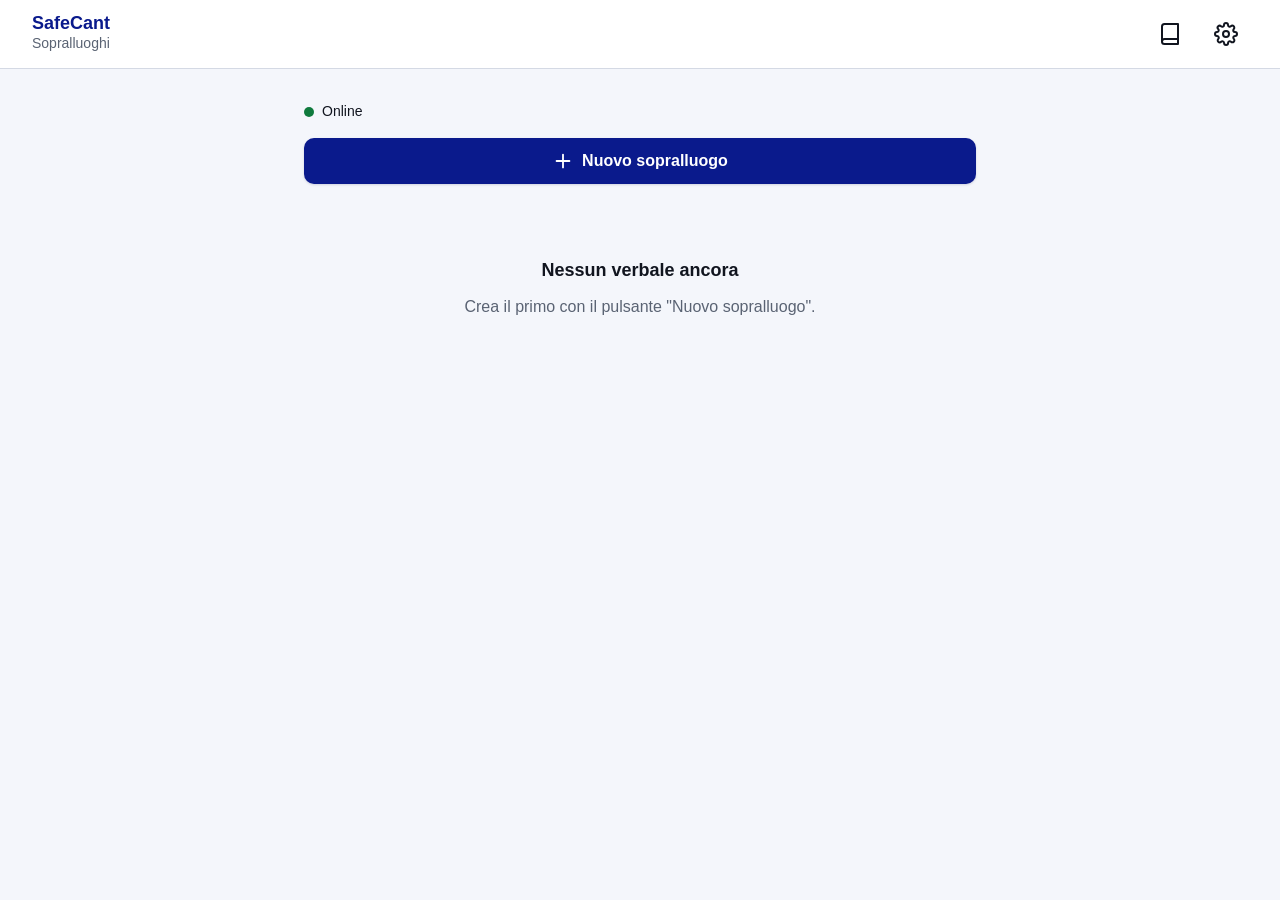
==== commit 714d54df: "feat: aggiunge entry point Anagrafica nell'appbar Aggiunge un bottone icona (libro) nell'appbar acca" ====
--- a/docs/index.html
+++ b/docs/index.html
@@ -117,6 +117,23 @@
           aria-live="polite"
         >—</span>
       </div>
+
+      <!--
+        Anagrafica cantiere: visibile tranne quando si è GIÀ nell'anagrafica.
+        Icona libro = registro/directory, coerente col contenuto (imprese, persone).
+      -->
+      <button
+        type="button"
+        class="sc-iconbtn"
+        x-show="rottaCorrente !== 'anagrafica'"
+        @click="vaiA('anagrafica')"
+        aria-label="Anagrafica cantiere"
+      >
+        <svg width="24" height="24" viewBox="0 0 24 24" fill="none" aria-hidden="true">
+          <path d="M4 19.5A2.5 2.5 0 016.5 17H20" stroke="currentColor" stroke-width="2" stroke-linecap="round" stroke-linejoin="round"/>
+          <path d="M6.5 2H20v20H6.5A2.5 2.5 0 014 19.5v-15A2.5 2.5 0 016.5 2z" stroke="currentColor" stroke-width="2" stroke-linecap="round" stroke-linejoin="round"/>
+        </svg>
+      </button>
 
       <!--
         Ingranaggio impostazioni: sempre presente tranne quando si è GIÀ nelle
@@ -981,8 +998,10 @@
             <li class="ana-voce">
               <span class="ana-voce__nome" x-text="mez.tipologia"></span>
               <span class="ana-voce__meta">
-                <template x-if="mez.marca || mez.modello">
-                  <span x-text="[mez.marca, mez.modello].filter(Boolean).join(' ')"></span>
+                <!-- marca/modello per i mezzi; descrizione per le attrezzature
+                     (in v2.0 le attrezzature non hanno marca/modello). -->
+                <template x-if="mez.marca || mez.modello || mez.descrizione">
+                  <span x-text="mez.descrizione || [mez.marca, mez.modello].filter(Boolean).join(' ')"></span>
                 </template>
                 <template x-if="nomeImpresa(mez.impresa_id)">
                   <span> · <span x-text="nomeImpresa(mez.impresa_id)"></span></span>
--- a/docs/moduli/editor-verbale/editor.css
+++ b/docs/moduli/editor-verbale/editor.css
@@ -213,7 +213,7 @@
   border-radius: var(--sc-radius-md);
 }
 .ed-firma-red-anteprima__img {
-  max-height: 5rem;
+  max-height: 3.75rem; /* 60px — allineato all'altezza fissa del corpo_html (≈16 mm) */
   width: auto;
   background: #ffffff;
   padding: var(--sc-space-2);
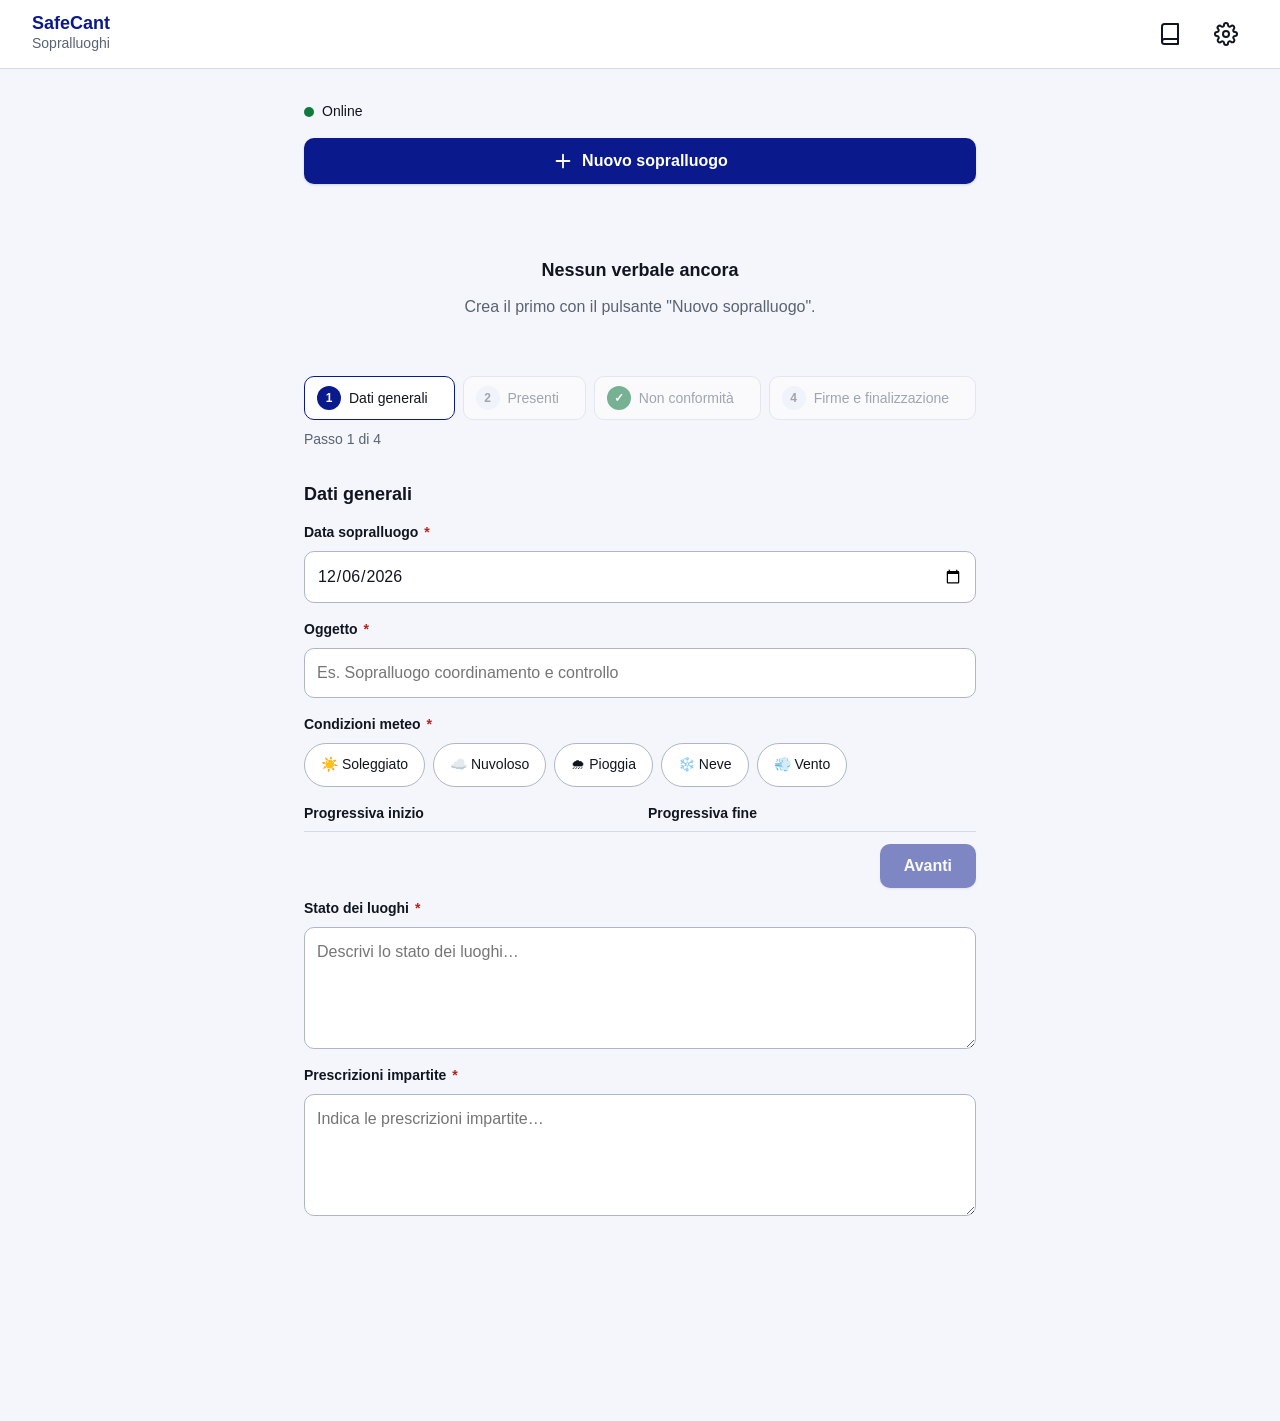
==== commit 60d1041d: "fix: x-if sull'editor risolve picker cantiere (CZ400 invece di CZ399) Con x-show, Alpine inizializza" ====
--- a/docs/index.html
+++ b/docs/index.html
@@ -312,6 +312,46 @@
   </ul>
 
   <!-- =================================================================== -->
+  <!-- === MODAL: SELEZIONE CANTIERE ==================================== -->
+  <template x-if="pickerAperto">
+    <div class="sc-overlay" @click.self="chiudiPickerCantiere()">
+      <div
+        class="sc-sheet"
+        x-ref="modalPickerCantiere"
+        role="dialog"
+        aria-modal="true"
+        aria-labelledby="cru-picker-titolo"
+        tabindex="-1"
+      >
+        <div class="sc-sheet__header">
+          <h3 id="cru-picker-titolo" class="sc-card__title">Scegli il cantiere</h3>
+          <button type="button" class="sc-iconbtn" @click="chiudiPickerCantiere()" aria-label="Annulla selezione cantiere">
+            <svg width="24" height="24" viewBox="0 0 24 24" fill="none" aria-hidden="true">
+              <path d="M18 6L6 18M6 6l12 12" stroke="currentColor" stroke-width="2" stroke-linecap="round"/>
+            </svg>
+          </button>
+        </div>
+        <p class="sc-field__hint sc-mt-0">
+          Su quale cantiere stai facendo il sopralluogo?
+        </p>
+        <ul role="list" class="cru-picker-lista">
+          <template x-for="a in anagrafichePicker" :key="a.cantiereId">
+            <li>
+              <button
+                type="button"
+                class="sc-card cru-picker-voce"
+                @click="selezionaCantiereEAvvia(a.cantiereId)"
+                :aria-label="`Sopralluogo su ${etichettaPicker(a)}`"
+              >
+                <span x-text="etichettaPicker(a)"></span>
+              </button>
+            </li>
+          </template>
+        </ul>
+      </div>
+    </div>
+  </template>
+
   <!-- === MODAL: ANTEPRIMA ============================================= -->
   <!-- =================================================================== -->
   <template x-if="verbaleAnteprima">
@@ -380,13 +420,27 @@
       </section>
 
       <!-- VISTA: EDITOR VERBALE ------------------------------------------ -->
+      <!--
+        x-if (non x-show): il componente editorVerbale viene smontato e rimontato
+        a ogni navigazione. Questo garantisce che init() giri con l'editorIntent
+        FRESCO del picker (cantiereId scelto), evitando che il cantiere_default
+        delle impostazioni sovrascriva la scelta. destroy() → flush() salva il
+        debounce pendente prima dello smontaggio.
+      -->
       <section
         data-route="editor"
-        x-show="rottaCorrente === 'editor'"
+        x-if="rottaCorrente === 'editor'"
         aria-label="Editor verbale di sopralluogo"
       >
 <!-- ── moduli/editor-verbale/editor.html ───────────────────────────────── -->
 <div x-data="editorVerbale">
+  <!-- Indicatore di caricamento: visibile durante il gap async di init() (~50-150ms)
+       mentre _nuovoVerbale/_caricaVerbale interroga IDB e v è ancora null.
+       Evita il flash di schermata vuota al montaggio del componente. -->
+  <div x-show="!v" class="sc-empty">
+    <p class="sc-text-muted">Caricamento…</p>
+  </div>
+
   <!-- Guardia: se per qualche motivo non c'è verbale, non rompere il render. -->
   <template x-if="v">
     <div class="ed-shell">
--- a/docs/moduli/cruscotto/cruscotto.css
+++ b/docs/moduli/cruscotto/cruscotto.css
@@ -94,6 +94,31 @@
   background: var(--sc-danger-100);
 }
 
+/* ----- Picker di selezione cantiere ----------------------------------------
+   Lista di voci-bottone nel modal. Ogni voce occupa tutta la larghezza ed è
+   toccabile come una card, con hover che segnala l'interattività. */
+.cru-picker-lista {
+  list-style: none;
+  margin: 0;
+  padding: 0;
+  display: flex;
+  flex-direction: column;
+  gap: var(--sc-space-3);
+}
+
+.cru-picker-voce {
+  display: block;
+  width: 100%;
+  text-align: start;
+  cursor: pointer;
+  font-weight: var(--sc-weight-semibold);
+  font-size: var(--sc-text-base);
+}
+.cru-picker-voce:hover,
+.cru-picker-voce:focus-visible {
+  background: var(--sc-color-surface-alt);
+}
+
 /* ----- Corpo anteprima (dentro il modal) -----------------------------------
    Tipografia di lettura per il riepilogo. Gli heading generati (h4/h5) e i
    paragrafi ricevono un ritmo verticale leggibile. Il contenuto arriva da
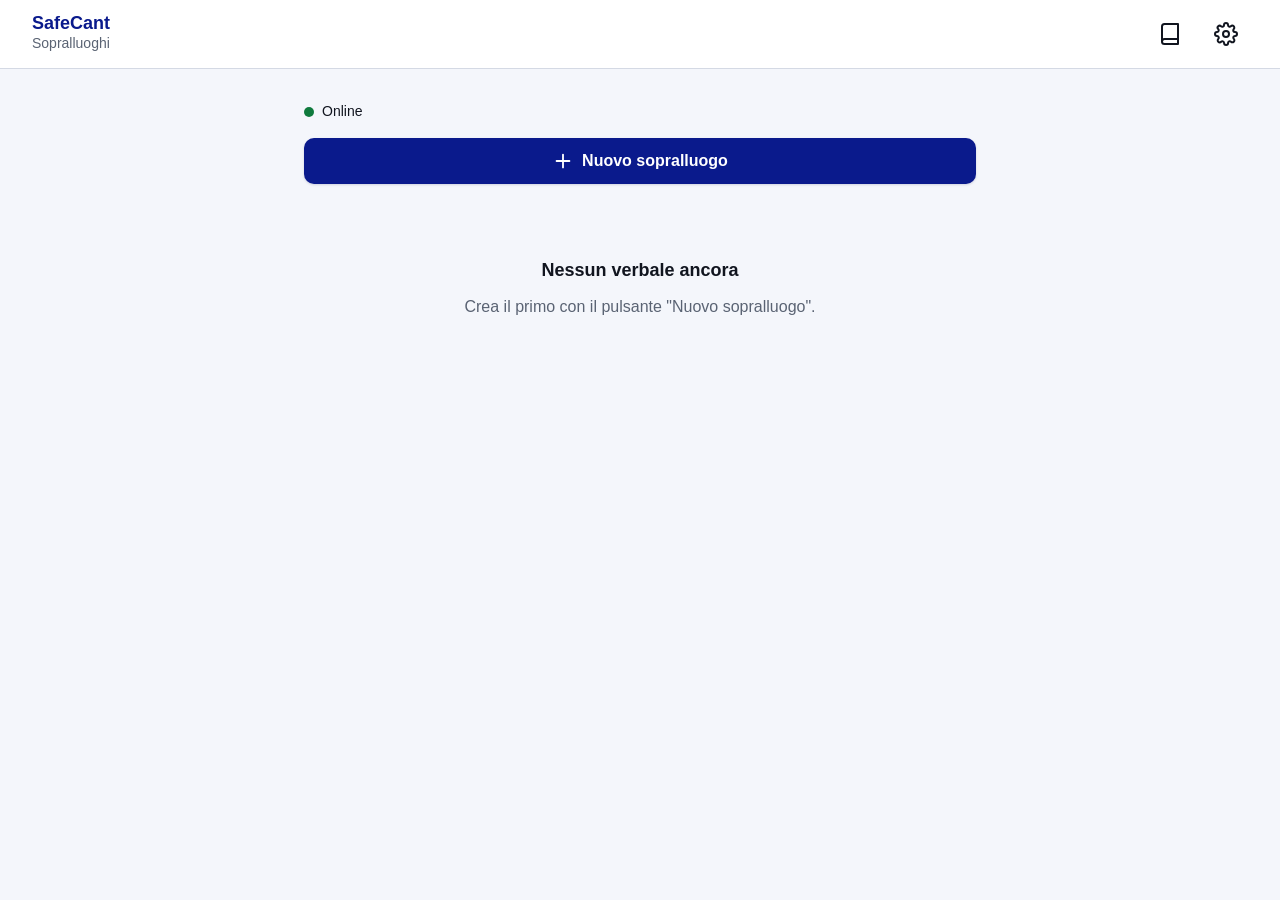
==== commit 04d3d496: "fix: corregge x-if su template e DataCloneError IDB nell'editor Errore 1: x-if era applicato su <sec" ====
--- a/docs/index.html
+++ b/docs/index.html
@@ -427,9 +427,10 @@
         delle impostazioni sovrascriva la scelta. destroy() → flush() salva il
         debounce pendente prima dello smontaggio.
       -->
+      <!-- x-if DEVE stare su <template> (requisito Alpine): la <section> è il figlio unico. -->
+      <template x-if="rottaCorrente === 'editor'">
       <section
         data-route="editor"
-        x-if="rottaCorrente === 'editor'"
         aria-label="Editor verbale di sopralluogo"
       >
 <!-- ── moduli/editor-verbale/editor.html ───────────────────────────────── -->
@@ -908,6 +909,7 @@
 </div>
 <!-- ── /moduli/editor-verbale/editor.html ──────────────────────────────── -->
       </section>
+      </template>
 
       <!-- VISTA: ANAGRAFICA ---------------------------------------------- -->
       <section
